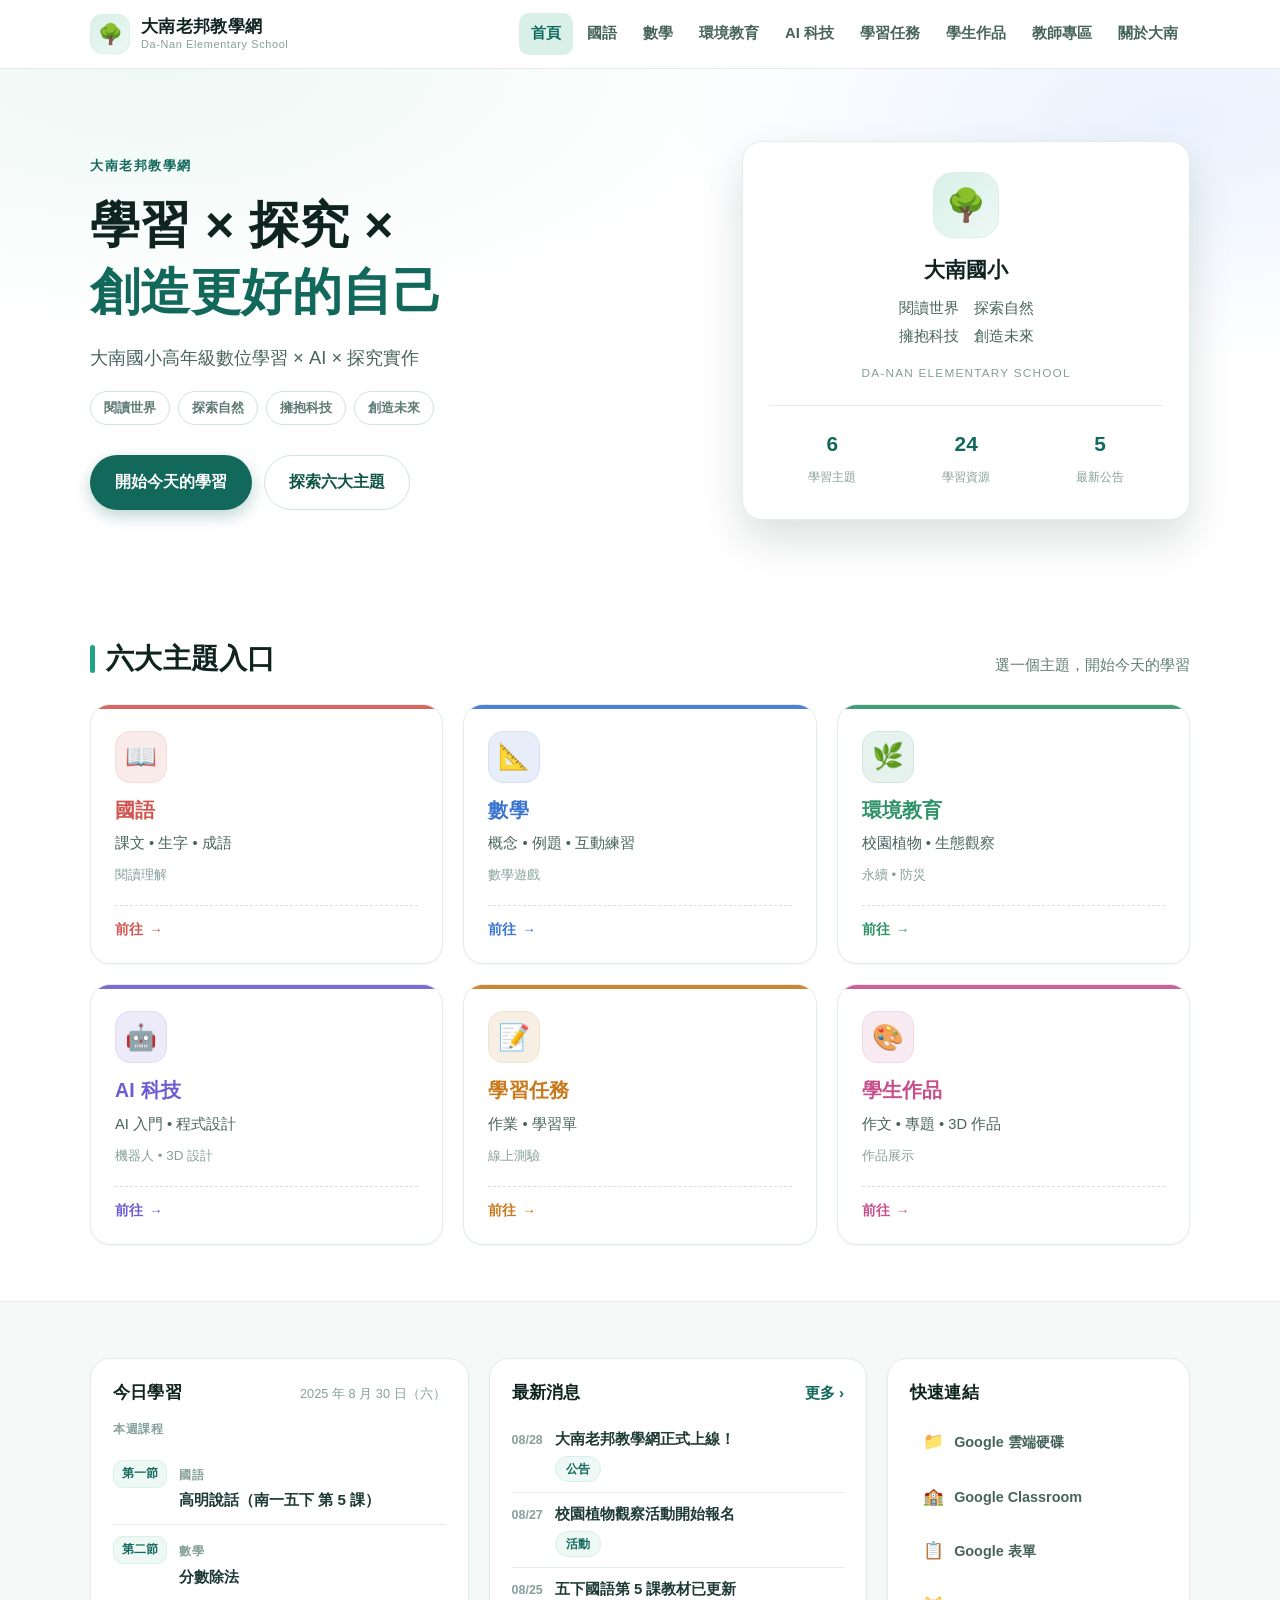
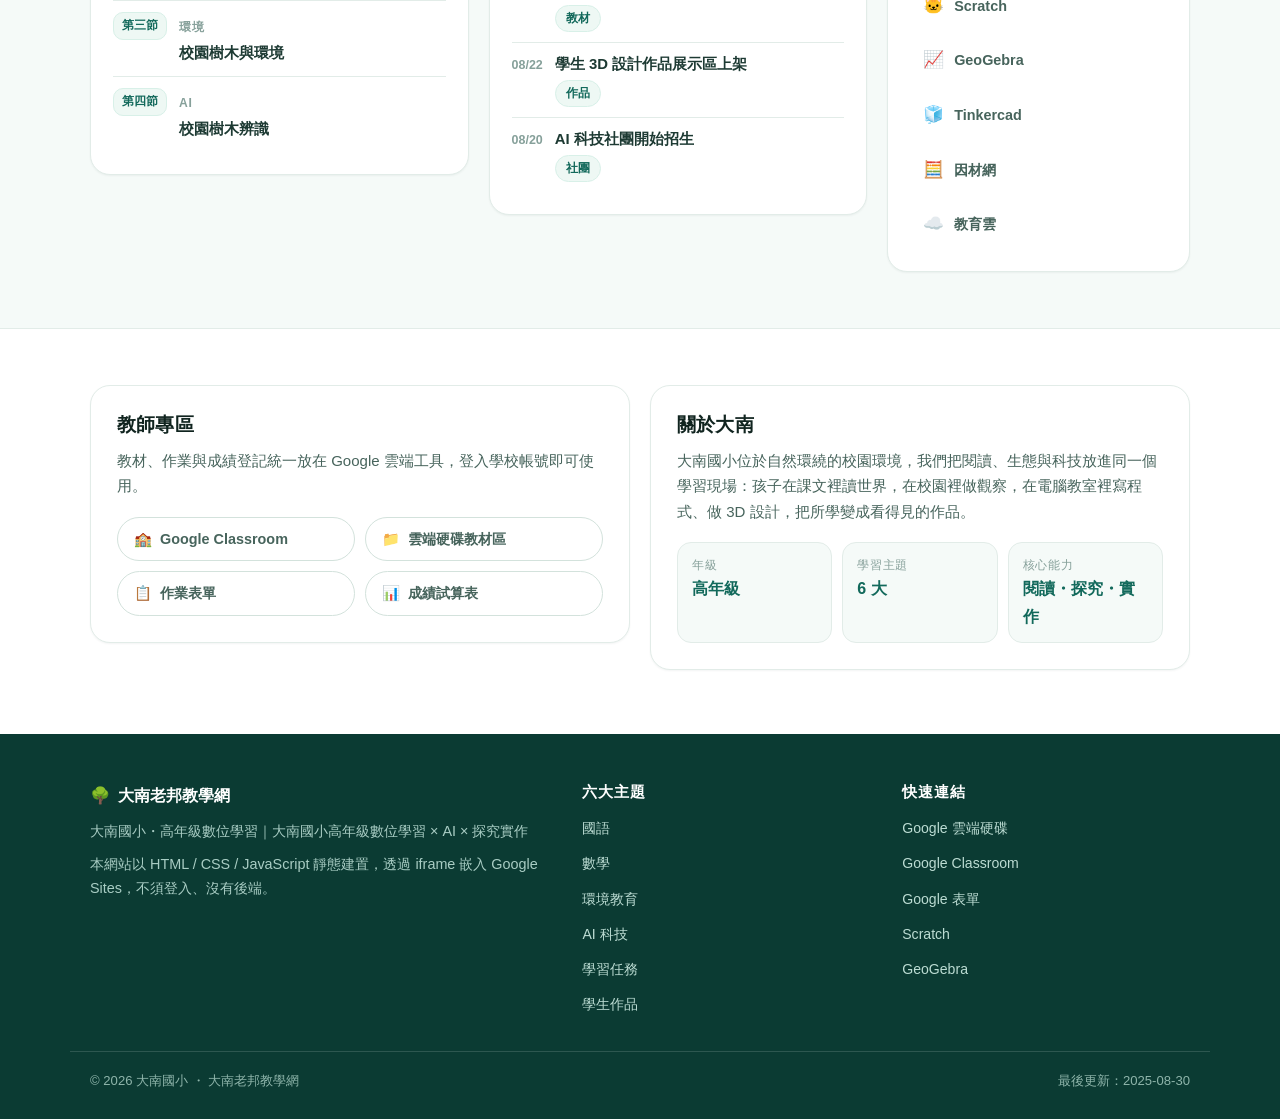
==== index.html @ 6c8651b0 "Add MVP Da-Nan teaching site with Pages deploy - Static HTML/CSS/JS site with six subject pages - Si" ====
<!DOCTYPE html>
<html lang="zh-Hant">
<head>
<meta charset="UTF-8">
<meta name="viewport" content="width=device-width, initial-scale=1">
<title>大南老邦教學網 ｜ 大南國小高年級數位學習</title>
<meta name="description" content="大南國小高年級數位學習網站：國語、數學、環境教育、AI 科技、學習任務與學生作品六大主題入口。">
<meta name="theme-color" content="#12695b">
<meta property="og:title" content="大南老邦教學網">
<meta property="og:description" content="學習 × 探究 × 創造更好的自己">
<meta property="og:type" content="website">
<link rel="icon" href="assets/icons/favicon.svg">
<link rel="stylesheet" href="style.css">
</head>
<body data-page="index">

<a class="skip-link" href="#main">跳至主要內容</a>

<div id="site-header"></div>

<main id="main">

  <!-- 首頁 Hero -->
  <section class="hero">
    <div class="container hero-inner">
      <div class="hero-copy">
        <p class="eyebrow">大南老邦教學網</p>
        <h1>學習 × 探究 ×<br><em>創造更好的自己</em></h1>
        <p class="hero-lead">大南國小高年級數位學習 × AI × 探究實作</p>
        <div class="hero-keywords">
          <span>閱讀世界</span>
          <span>探索自然</span>
          <span>擁抱科技</span>
          <span>創造未來</span>
        </div>
        <div class="hero-actions">
          <a class="btn btn-primary" href="#today">開始今天的學習</a>
          <a class="btn btn-ghost" href="#subjects">探索六大主題</a>
        </div>
      </div>

      <aside class="hero-card">
        <div class="hero-card-mark" aria-hidden="true">🌳</div>
        <p class="hero-card-school">大南國小</p>
        <p class="hero-card-tagline">閱讀世界　探索自然<br>擁抱科技　創造未來</p>
        <p class="hero-card-en">Da-Nan Elementary School</p>
        <ul class="hero-stats">
          <li><strong>6</strong><span>學習主題</span></li>
          <li><strong>24</strong><span>學習資源</span></li>
          <li><strong>5</strong><span>最新公告</span></li>
        </ul>
      </aside>
    </div>
  </section>

  <!-- 六大主題入口 -->
  <section class="section" id="subjects">
    <div class="container">
      <header class="section-head">
        <h2>六大主題入口</h2>
        <p>選一個主題，開始今天的學習</p>
      </header>
      <div class="subject-grid" id="subject-grid"></div>
    </div>
  </section>

  <!-- 今日學習 / 最新消息 / 快速連結 -->
  <section class="section section-soft" id="today" aria-label="今日學習、最新消息與快速連結">
    <div class="container dashboard">
      <div class="panel" id="today-panel"></div>
      <div class="panel" id="news-panel"></div>
      <div class="panel panel-quick" id="quick-panel"></div>
    </div>
  </section>

  <!-- 教師專區 / 關於大南 -->
  <section class="section" id="teacher">
    <div class="container split">
      <div class="info-block" id="teacher-content"></div>
      <div class="info-block" id="about"></div>
    </div>
  </section>

</main>

<div id="site-footer"></div>

<noscript>
  <div class="noscript-note container">
    本網站使用 JavaScript 顯示課程與公告內容，請開啟 JavaScript 後重新整理頁面。
  </div>
</noscript>

<script src="data/site-data.js"></script>
<script src="script.js"></script>
</body>
</html>
---- style.css ----
/* =============================================================================
 * 大南老邦教學網 — 全站樣式
 * -----------------------------------------------------------------------------
 * 1. 設計變數          5. 主題卡片
 * 2. 基礎與版面        6. 今日學習 / 消息 / 快速連結
 * 3. 按鈕與標籤        7. 內頁
 * 4. 頁首與頁尾        8. 響應式與無障礙
 * ========================================================================== */

/* --- 1. 設計變數 ------------------------------------------------------- */
:root {
  /* 品牌色：以校園綠為主色系 */
  --brand-900: #0b3b33;
  --brand-800: #0f5346;
  --brand-700: #12695b;
  --brand-600: #178a72;
  --brand-500: #1fa286;
  --brand-200: #b5e2d5;
  --brand-100: #d8f0e8;
  --brand-050: #eef8f4;

  /* 文字與線條 */
  --ink-900: #10241f;
  --ink-800: #1d3a33;
  --ink-600: #47645c;
  --ink-500: #5f7c74;
  --ink-400: #86a09a;
  --ink-200: #cbdcd6;
  --line: #e2ece8;
  --line-strong: #d3e2dc;

  /* 底色 */
  --bg: #ffffff;
  --bg-soft: #f5faf8;
  --bg-mute: #eef6f3;

  /* 強調色 */
  --amber: #b96f16;
  --amber-bg: #fdf3e3;

  /* 圓角與陰影 */
  --radius-lg: 20px;
  --radius: 14px;
  --radius-sm: 10px;
  --radius-pill: 999px;
  --shadow-xs: 0 1px 2px rgba(16, 36, 31, .05);
  --shadow-sm: 0 2px 8px rgba(16, 36, 31, .06);
  --shadow-md: 0 8px 22px rgba(16, 36, 31, .09);
  --shadow-lg: 0 20px 44px rgba(16, 36, 31, .14);

  /* 版面 */
  --maxw: 1140px;
  --gutter: 20px;
  --header-h: 68px;

  --font: "Noto Sans TC", "PingFang TC", "Microsoft JhengHei", "Hiragino Sans",
    "Helvetica Neue", Arial, sans-serif;
}

/* --- 2. 基礎與版面 ----------------------------------------------------- */
*,
*::before,
*::after {
  box-sizing: border-box;
}

html {
  scroll-behavior: smooth;
  scroll-padding-top: calc(var(--header-h) + 16px);
  -webkit-text-size-adjust: 100%;
}

body {
  margin: 0;
  font-family: var(--font);
  font-size: 16px;
  line-height: 1.7;
  color: var(--ink-800);
  background: var(--bg);
  -webkit-font-smoothing: antialiased;
}

h1, h2, h3, h4 {
  margin: 0;
  line-height: 1.35;
  color: var(--ink-900);
  font-weight: 700;
  letter-spacing: .01em;
}

p {
  margin: 0;
}

ul {
  margin: 0;
  padding: 0;
  list-style: none;
}

a {
  color: var(--brand-700);
  text-decoration: none;
}

a:hover {
  color: var(--brand-600);
}

img {
  max-width: 100%;
  height: auto;
  display: block;
}

:focus-visible {
  outline: 3px solid var(--brand-500);
  outline-offset: 2px;
  border-radius: 6px;
}

.container {
  width: 100%;
  max-width: var(--maxw);
  margin-inline: auto;
  padding-inline: var(--gutter);
}

.section {
  padding: 56px 0;
}

.section-soft {
  background: var(--bg-soft);
  border-block: 1px solid var(--line);
}

.section-head {
  display: flex;
  flex-wrap: wrap;
  align-items: flex-end;
  justify-content: space-between;
  gap: 8px 20px;
  margin-bottom: 26px;
}

.section-head h2 {
  font-size: clamp(1.35rem, 2.6vw, 1.75rem);
  position: relative;
  padding-left: 16px;
}

.section-head h2::before {
  content: "";
  position: absolute;
  left: 0;
  top: .18em;
  bottom: .18em;
  width: 5px;
  border-radius: 3px;
  background: var(--brand-500);
}

.section-head p {
  color: var(--ink-500);
  font-size: .95rem;
}

.section-link {
  font-weight: 600;
  font-size: .95rem;
  white-space: nowrap;
}

button.section-link {
  padding: 0;
  border: 0;
  background: none;
  font-family: inherit;
  color: var(--brand-700);
  cursor: pointer;
}

button.section-link:hover {
  color: var(--brand-600);
  text-decoration: underline;
}

.is-hidden {
  display: none;
}

.skip-link {
  position: absolute;
  left: 12px;
  top: -60px;
  z-index: 200;
  padding: 10px 16px;
  background: var(--brand-800);
  color: #fff;
  border-radius: var(--radius-sm);
  transition: top .18s ease;
}

.skip-link:focus {
  top: 12px;
  color: #fff;
}

.noscript-note {
  margin: 24px auto;
  padding: 14px 18px;
  background: var(--amber-bg);
  border: 1px solid #f0dcbb;
  border-radius: var(--radius);
  color: var(--amber);
  font-weight: 600;
}

/* --- 3. 按鈕與標籤 ----------------------------------------------------- */
.btn {
  display: inline-flex;
  align-items: center;
  gap: 8px;
  padding: 13px 24px;
  border: 1px solid transparent;
  border-radius: var(--radius-pill);
  font-size: .98rem;
  font-weight: 700;
  cursor: pointer;
  transition: transform .16s ease, box-shadow .16s ease, background-color .16s ease,
    border-color .16s ease, color .16s ease;
}

.btn-primary {
  background: var(--brand-700);
  color: #fff;
  box-shadow: 0 6px 16px rgba(18, 105, 91, .28);
}

.btn-primary:hover {
  background: var(--brand-600);
  color: #fff;
  transform: translateY(-2px);
  box-shadow: 0 10px 22px rgba(18, 105, 91, .32);
}

.btn-ghost {
  background: #fff;
  color: var(--brand-800);
  border-color: var(--line-strong);
}

.btn-ghost:hover {
  color: var(--brand-700);
  border-color: var(--brand-500);
  transform: translateY(-2px);
  box-shadow: var(--shadow-sm);
}

.eyebrow {
  display: inline-block;
  font-size: .82rem;
  font-weight: 700;
  letter-spacing: .12em;
  color: var(--brand-700);
  text-transform: uppercase;
}

.tag {
  display: inline-block;
  padding: 2px 10px;
  border-radius: var(--radius-pill);
  background: var(--brand-050);
  border: 1px solid var(--brand-100);
  color: var(--brand-700);
  font-size: .76rem;
  font-weight: 700;
  white-space: nowrap;
}

/* --- 4. 頁首與頁尾 ----------------------------------------------------- */
/* 頁首外層負責黏性定位，內層負責外觀（外層才不會被自身高度限制） */
#site-header {
  position: sticky;
  top: 0;
  z-index: 100;
}

.site-header {
  background: rgba(255, 255, 255, .92);
  backdrop-filter: saturate(180%) blur(12px);
  -webkit-backdrop-filter: saturate(180%) blur(12px);
  border-bottom: 1px solid var(--line);
}

.header-inner {
  display: flex;
  align-items: center;
  justify-content: space-between;
  gap: 16px;
  min-height: var(--header-h);
}

.brand {
  display: inline-flex;
  align-items: center;
  gap: 11px;
  color: var(--ink-900);
  flex-shrink: 0;
}

.brand:hover {
  color: var(--brand-700);
}

.brand-mark {
  display: grid;
  place-items: center;
  width: 40px;
  height: 40px;
  border-radius: 12px;
  background: linear-gradient(140deg, var(--brand-100), var(--brand-050));
  border: 1px solid var(--brand-100);
  font-size: 1.25rem;
  flex-shrink: 0;
}

.brand-text {
  display: flex;
  flex-direction: column;
  line-height: 1.2;
}

.brand-text strong {
  font-size: 1.06rem;
  letter-spacing: .02em;
}

.brand-text small {
  font-size: .68rem;
  color: var(--ink-400);
  letter-spacing: .06em;
}

.site-nav ul {
  display: flex;
  align-items: center;
  gap: 2px;
  flex-wrap: wrap;
}

.site-nav a {
  display: block;
  padding: 8px 12px;
  border-radius: var(--radius-sm);
  color: var(--ink-600);
  font-size: .93rem;
  font-weight: 600;
  transition: background-color .15s ease, color .15s ease;
}

.site-nav a:hover {
  background: var(--brand-050);
  color: var(--brand-700);
}

.site-nav a.is-active {
  color: var(--brand-700);
  background: var(--brand-100);
}

.nav-toggle {
  display: none;
  width: 44px;
  height: 44px;
  padding: 11px 10px;
  border: 1px solid var(--line-strong);
  border-radius: var(--radius-sm);
  background: #fff;
  cursor: pointer;
  flex-direction: column;
  justify-content: space-between;
}

.nav-toggle span {
  display: block;
  height: 2px;
  border-radius: 2px;
  background: var(--ink-800);
  transition: transform .2s ease, opacity .2s ease;
}

.nav-toggle[aria-expanded="true"] span:nth-child(1) {
  transform: translateY(8px) rotate(45deg);
}

.nav-toggle[aria-expanded="true"] span:nth-child(2) {
  opacity: 0;
}

.nav-toggle[aria-expanded="true"] span:nth-child(3) {
  transform: translateY(-8px) rotate(-45deg);
}

/* 頁尾 */
.site-footer {
  margin-top: 8px;
  background: var(--brand-900);
  color: #cfe6df;
  padding: 48px 0 26px;
}

.footer-grid {
  display: grid;
  grid-template-columns: 1.6fr 1fr 1fr;
  gap: 32px;
}

.site-footer h3 {
  color: #fff;
  font-size: .95rem;
  margin-bottom: 12px;
  letter-spacing: .06em;
}

.site-footer p {
  font-size: .9rem;
  color: #a9cdc4;
}

.footer-brand {
  display: flex;
  align-items: center;
  gap: 8px;
  color: #fff !important;
  font-weight: 700;
  font-size: 1.02rem !important;
  margin-bottom: 10px;
}

.site-footer li + li {
  margin-top: 8px;
}

.site-footer li a {
  color: #bcdcd3;
  font-size: .88rem;
}

.site-footer li a:hover {
  color: #fff;
  text-decoration: underline;
}

.footer-bottom {
  display: flex;
  flex-wrap: wrap;
  justify-content: space-between;
  gap: 6px 20px;
  margin-top: 34px;
  padding-top: 18px;
  border-top: 1px solid rgba(255, 255, 255, .14);
}

.footer-bottom p {
  font-size: .82rem;
  color: #8fb5ab;
}

/* --- 5. 主題卡片 ------------------------------------------------------- */
.subject-grid {
  display: grid;
  grid-template-columns: repeat(3, minmax(0, 1fr));
  gap: 20px;
}

.subject-card {
  --card: var(--brand-600);
  position: relative;
  display: flex;
  flex-direction: column;
  gap: 8px;
  padding: 26px 24px 22px;
  background: #fff;
  border: 1px solid var(--line);
  border-radius: var(--radius-lg);
  box-shadow: var(--shadow-xs);
  overflow: hidden;
  transition: transform .18s ease, box-shadow .18s ease, border-color .18s ease;
}

.subject-card::before {
  content: "";
  position: absolute;
  inset: 0 0 auto 0;
  height: 4px;
  background: var(--card);
  opacity: .9;
}

.subject-card:hover {
  transform: translateY(-4px);
  border-color: var(--card);
  box-shadow: var(--shadow-md);
}

.subject-icon {
  display: grid;
  place-items: center;
  width: 52px;
  height: 52px;
  margin-bottom: 6px;
  border-radius: 15px;
  font-size: 1.6rem;
  /* 舊版 Safari 的後備樣式 */
  background: var(--bg-soft);
  border: 1px solid var(--line);
  background: color-mix(in srgb, var(--card) 12%, #fff);
  border: 1px solid color-mix(in srgb, var(--card) 22%, #fff);
}

.subject-card h3 {
  font-size: 1.22rem;
  color: var(--card);
}

.subject-desc {
  font-size: .92rem;
  color: var(--ink-600);
}

.subject-extra {
  font-size: .84rem;
  color: var(--ink-400);
}

.subject-more {
  margin-top: 10px;
  padding-top: 12px;
  border-top: 1px dashed var(--line-strong);
  font-size: .86rem;
  font-weight: 700;
  color: var(--card);
  display: flex;
  align-items: center;
  gap: 6px;
}

.subject-card:hover .subject-more span {
  transform: translateX(4px);
}

.subject-more span {
  transition: transform .18s ease;
}

/* 主題小標籤（內頁交叉連結） */
.chip-row {
  display: flex;
  flex-wrap: wrap;
  gap: 10px;
}

.chip {
  display: inline-flex;
  align-items: center;
  gap: 8px;
  padding: 9px 16px;
  border: 1px solid var(--line-strong);
  border-radius: var(--radius-pill);
  background: #fff;
  font-size: .9rem;
  font-weight: 600;
  color: var(--ink-600);
  transition: border-color .15s ease, color .15s ease, transform .15s ease;
}

.chip:hover {
  color: var(--brand-700);
  border-color: var(--brand-500);
  transform: translateY(-2px);
}

/* --- 6. 首頁區塊 ------------------------------------------------------- */
.hero {
  position: relative;
  padding: 72px 0 64px;
  background:
    radial-gradient(900px 380px at 12% 0%, var(--brand-050), transparent 70%),
    radial-gradient(700px 340px at 92% 10%, #eaf2ff, transparent 72%),
    var(--bg);
  overflow: hidden;
}

.hero-inner {
  display: grid;
  grid-template-columns: 1.35fr 1fr;
  align-items: center;
  gap: 48px;
}

.hero h1 {
  margin: 14px 0 16px;
  font-size: clamp(2rem, 4.6vw, 3.1rem);
  letter-spacing: .01em;
}

.hero h1 em {
  font-style: normal;
  color: var(--brand-700);
}

.hero-lead {
  font-size: clamp(1rem, 1.6vw, 1.15rem);
  color: var(--ink-600);
  max-width: 40ch;
}

.hero-keywords {
  display: flex;
  flex-wrap: wrap;
  gap: 8px;
  margin-top: 18px;
}

.hero-keywords span {
  padding: 5px 13px;
  border-radius: var(--radius-pill);
  background: #fff;
  border: 1px solid var(--line-strong);
  font-size: .82rem;
  font-weight: 600;
  color: var(--ink-500);
}

.hero-actions {
  display: flex;
  flex-wrap: wrap;
  gap: 12px;
  margin-top: 30px;
}

.hero-card {
  padding: 30px 26px;
  background: #fff;
  border: 1px solid var(--line);
  border-radius: var(--radius-lg);
  box-shadow: var(--shadow-lg);
  text-align: center;
}

.hero-card-mark {
  display: grid;
  place-items: center;
  width: 66px;
  height: 66px;
  margin: 0 auto 14px;
  border-radius: 20px;
  background: linear-gradient(140deg, var(--brand-100), var(--brand-050));
  border: 1px solid var(--brand-100);
  font-size: 2rem;
}

.hero-card-school {
  font-size: 1.3rem;
  font-weight: 700;
  color: var(--ink-900);
}

.hero-card-tagline {
  margin-top: 8px;
  font-size: .92rem;
  color: var(--ink-600);
  line-height: 1.9;
}

.hero-card-en {
  margin-top: 12px;
  font-size: .74rem;
  letter-spacing: .1em;
  text-transform: uppercase;
  color: var(--ink-400);
}

.hero-stats {
  display: grid;
  grid-template-columns: repeat(3, 1fr);
  gap: 8px;
  margin-top: 22px;
  padding-top: 20px;
  border-top: 1px solid var(--line);
}

.hero-stats strong {
  display: block;
  font-size: 1.3rem;
  color: var(--brand-700);
}

.hero-stats span {
  font-size: .74rem;
  color: var(--ink-400);
}

/* 今日學習 / 最新消息 / 快速連結 */
.dashboard {
  display: grid;
  grid-template-columns: 1.25fr 1.25fr 1fr;
  gap: 20px;
  align-items: start;
}

.panel {
  background: #fff;
  border: 1px solid var(--line);
  border-radius: var(--radius-lg);
  box-shadow: var(--shadow-xs);
  padding: 22px;
}

.panel-head {
  display: flex;
  align-items: baseline;
  justify-content: space-between;
  gap: 12px;
  margin-bottom: 14px;
}

.panel-head h3 {
  font-size: 1.08rem;
  display: flex;
  align-items: center;
  gap: 8px;
}

.panel-head .panel-meta {
  font-size: .8rem;
  color: var(--ink-400);
  white-space: nowrap;
}

.course-list li + li,
.news-list li + li {
  border-top: 1px solid var(--line);
}

.course-list li {
  display: flex;
  align-items: flex-start;
  gap: 12px;
  padding: 11px 0;
}

.course-period {
  flex-shrink: 0;
  min-width: 52px;
  padding: 3px 8px;
  border-radius: var(--radius-sm);
  background: var(--brand-050);
  border: 1px solid var(--brand-100);
  color: var(--brand-700);
  font-size: .72rem;
  font-weight: 700;
  text-align: center;
}

.course-body {
  min-width: 0;
}

.course-subject {
  font-size: .76rem;
  font-weight: 700;
  color: var(--ink-400);
  letter-spacing: .06em;
}

.course-title {
  display: block;
  font-size: .95rem;
  font-weight: 600;
  color: var(--ink-800);
}

.course-title:hover {
  color: var(--brand-700);
  text-decoration: underline;
}

.news-list li {
  display: flex;
  align-items: flex-start;
  gap: 12px;
  padding: 10px 0;
}

.news-date {
  flex-shrink: 0;
  font-size: .78rem;
  font-weight: 700;
  color: var(--ink-400);
  font-variant-numeric: tabular-nums;
  padding-top: 2px;
}

.news-body a {
  display: block;
  font-size: .93rem;
  font-weight: 600;
  color: var(--ink-800);
  line-height: 1.5;
}

.news-body a:hover {
  color: var(--brand-700);
  text-decoration: underline;
}

.news-body .tag {
  margin-top: 5px;
}

.quick-list li + li {
  margin-top: 6px;
}

.quick-list a {
  display: flex;
  align-items: center;
  gap: 10px;
  padding: 9px 12px;
  border-radius: var(--radius-sm);
  border: 1px solid transparent;
  font-size: .9rem;
  font-weight: 600;
  color: var(--ink-600);
  transition: background-color .15s ease, border-color .15s ease, color .15s ease;
}

.quick-list a:hover {
  background: var(--brand-050);
  border-color: var(--brand-100);
  color: var(--brand-700);
}

.quick-list .quick-icon {
  font-size: 1.05rem;
}

/* 教師專區 / 關於大南 */
.split {
  display: grid;
  grid-template-columns: 1fr 1fr;
  gap: 20px;
  align-items: start;
}

.info-block {
  background: #fff;
  border: 1px solid var(--line);
  border-radius: var(--radius-lg);
  padding: 26px;
  box-shadow: var(--shadow-xs);
}

.info-block h2 {
  font-size: 1.2rem;
  margin-bottom: 10px;
}

.info-block p {
  color: var(--ink-600);
  font-size: .94rem;
}

.link-grid {
  display: grid;
  grid-template-columns: repeat(2, minmax(0, 1fr));
  gap: 10px;
  margin-top: 18px;
}

.fact-row {
  display: flex;
  flex-wrap: wrap;
  gap: 10px;
  margin-top: 18px;
}

.fact {
  flex: 1 1 120px;
  padding: 12px 14px;
  border-radius: var(--radius);
  background: var(--bg-soft);
  border: 1px solid var(--line);
}

.fact .fact-label {
  display: block;
  font-size: .74rem;
  color: var(--ink-400);
  letter-spacing: .06em;
}

.fact .fact-value {
  display: block;
  font-size: 1rem;
  font-weight: 700;
  color: var(--brand-700);
}

/* --- 7. 內頁 ----------------------------------------------------------- */
.page-hero {
  padding: 34px 0 44px;
  background:
    radial-gradient(800px 320px at 8% 0%, var(--brand-050), transparent 70%),
    var(--bg);
  border-bottom: 1px solid var(--line);
}

.breadcrumb {
  display: flex;
  align-items: center;
  gap: 8px;
  font-size: .84rem;
  color: var(--ink-400);
  margin-bottom: 20px;
}

.breadcrumb a {
  color: var(--ink-500);
  font-weight: 600;
}

.breadcrumb a:hover {
  color: var(--brand-700);
}

.page-hero-inner {
  --card: var(--brand-600);
  display: flex;
  align-items: flex-start;
  gap: 20px;
}

.page-hero-icon {
  display: grid;
  place-items: center;
  width: 64px;
  height: 64px;
  flex-shrink: 0;
  border-radius: 18px;
  font-size: 2rem;
  /* 舊版 Safari 的後備樣式 */
  background: var(--bg-soft);
  border: 1px solid var(--line);
  background: color-mix(in srgb, var(--card) 12%, #fff);
  border: 1px solid color-mix(in srgb, var(--card) 22%, #fff);
}

.page-hero h1 {
  font-size: clamp(1.7rem, 3.6vw, 2.3rem);
  color: var(--card);
}

.page-hero-sub {
  margin-top: 8px;
  font-size: .98rem;
  font-weight: 600;
  color: var(--ink-600);
}

.page-hero-intro {
  margin-top: 10px;
  max-width: 62ch;
  color: var(--ink-500);
  font-size: .95rem;
}

.feature-grid {
  display: grid;
  grid-template-columns: repeat(4, minmax(0, 1fr));
  gap: 18px;
}

.feature-card {
  padding: 22px 20px;
  background: #fff;
  border: 1px solid var(--line);
  border-radius: var(--radius-lg);
  box-shadow: var(--shadow-xs);
  transition: transform .16s ease, box-shadow .16s ease, border-color .16s ease;
}

.feature-card:hover {
  transform: translateY(-3px);
  border-color: var(--brand-200);
  box-shadow: var(--shadow-md);
}

.feature-icon {
  display: grid;
  place-items: center;
  width: 44px;
  height: 44px;
  margin-bottom: 12px;
  border-radius: 13px;
  background: var(--brand-050);
  border: 1px solid var(--brand-100);
  font-size: 1.3rem;
}

.feature-card h3 {
  font-size: 1.02rem;
  margin-bottom: 6px;
}

.feature-card p {
  font-size: .88rem;
  color: var(--ink-500);
}

.resource-list {
  display: grid;
  grid-template-columns: repeat(2, minmax(0, 1fr));
  gap: 14px;
}

.resource-item a {
  display: flex;
  align-items: center;
  justify-content: space-between;
  gap: 16px;
  padding: 18px 20px;
  background: #fff;
  border: 1px solid var(--line);
  border-radius: var(--radius);
  color: var(--ink-800);
  box-shadow: var(--shadow-xs);
  transition: border-color .16s ease, transform .16s ease, box-shadow .16s ease;
}

.resource-item a:hover {
  border-color: var(--brand-500);
  transform: translateY(-2px);
  box-shadow: var(--shadow-md);
  color: var(--brand-700);
}

.resource-name {
  display: block;
  font-weight: 700;
  font-size: .98rem;
}

.resource-desc {
  display: block;
  font-size: .84rem;
  color: var(--ink-400);
}

.resource-arrow {
  flex-shrink: 0;
  color: var(--brand-500);
  font-size: 1.1rem;
}

.task-list {
  display: grid;
  gap: 12px;
}

.task-list li {
  display: flex;
  align-items: flex-start;
  gap: 14px;
  padding: 18px 20px;
  background: #fff;
  border: 1px solid var(--line);
  border-left: 4px solid var(--brand-500);
  border-radius: var(--radius);
  box-shadow: var(--shadow-xs);
  font-size: .95rem;
}

.task-num {
  flex-shrink: 0;
  display: grid;
  place-items: center;
  width: 26px;
  height: 26px;
  border-radius: 50%;
  background: var(--brand-100);
  color: var(--brand-800);
  font-size: .82rem;
  font-weight: 700;
}

.gallery-grid {
  display: grid;
  grid-template-columns: repeat(4, minmax(0, 1fr));
  gap: 18px;
}

.gallery-card {
  display: flex;
  flex-direction: column;
  background: #fff;
  border: 1px solid var(--line);
  border-radius: var(--radius-lg);
  overflow: hidden;
  box-shadow: var(--shadow-xs);
  transition: transform .16s ease, box-shadow .16s ease;
}

.gallery-card:hover {
  transform: translateY(-4px);
  box-shadow: var(--shadow-md);
}

.gallery-thumb {
  display: grid;
  place-items: center;
  aspect-ratio: 4 / 3;
  background: linear-gradient(140deg, var(--bg-soft), var(--brand-050));
  border-bottom: 1px solid var(--line);
  font-size: 2.2rem;
}

.gallery-body {
  padding: 16px 18px 18px;
}

.gallery-body h3 {
  font-size: 1rem;
  margin-bottom: 4px;
}

.gallery-author {
  font-size: .8rem;
  color: var(--ink-400);
}

.gallery-desc {
  margin-top: 8px;
  font-size: .86rem;
  color: var(--ink-500);
}

.gallery-body .tag {
  margin-top: 10px;
}

/* --- 8. 響應式與無障礙 ------------------------------------------------- */
@media (max-width: 1000px) {
  .hero-inner {
    grid-template-columns: 1fr;
    gap: 34px;
  }

  .hero-card {
    max-width: 420px;
  }

  .dashboard {
    grid-template-columns: repeat(2, minmax(0, 1fr));
  }

  .dashboard .panel-quick {
    grid-column: 1 / -1;
  }

  .quick-list {
    display: grid;
    grid-template-columns: repeat(2, minmax(0, 1fr));
    gap: 6px;
  }

  .quick-list li + li {
    margin-top: 0;
  }

  .feature-grid {
    grid-template-columns: repeat(2, minmax(0, 1fr));
  }

  .gallery-grid {
    grid-template-columns: repeat(2, minmax(0, 1fr));
  }

  .footer-grid {
    grid-template-columns: 1fr 1fr;
  }
}

@media (max-width: 900px) {
  .header-inner {
    flex-wrap: wrap;
  }

  .nav-toggle {
    display: flex;
  }

  .site-nav {
    display: none;
    flex-basis: 100%;
    padding-bottom: 14px;
  }

  .site-nav.is-open {
    display: block;
  }

  .site-nav ul {
    flex-direction: column;
    align-items: stretch;
    gap: 2px;
  }

  .site-nav a {
    padding: 12px 14px;
    font-size: .98rem;
  }
}

@media (max-width: 680px) {
  :root {
    --gutter: 16px;
  }

  .section {
    padding: 42px 0;
  }

  .hero {
    padding: 48px 0 44px;
  }

  .subject-grid,
  .dashboard,
  .resource-list,
  .split,
  .footer-grid,
  .quick-list {
    grid-template-columns: 1fr;
  }

  .feature-grid {
    grid-template-columns: 1fr;
  }

  .link-grid {
    grid-template-columns: 1fr;
  }

  .page-hero-inner {
    flex-direction: column;
    gap: 14px;
  }

  .hero-actions .btn {
    flex: 1 1 auto;
    justify-content: center;
  }

  .section-head {
    flex-direction: column;
    align-items: flex-start;
  }
}

@media (prefers-reduced-motion: reduce) {
  html {
    scroll-behavior: auto;
  }

  *,
  *::before,
  *::after {
    animation-duration: .01ms !important;
    transition-duration: .01ms !important;
  }

  .subject-card:hover,
  .feature-card:hover,
  .gallery-card:hover,
  .resource-item a:hover,
  .btn:hover {
    transform: none;
  }
}

@media print {
  .site-header,
  .site-footer,
  .hero-actions {
    display: none;
  }
}
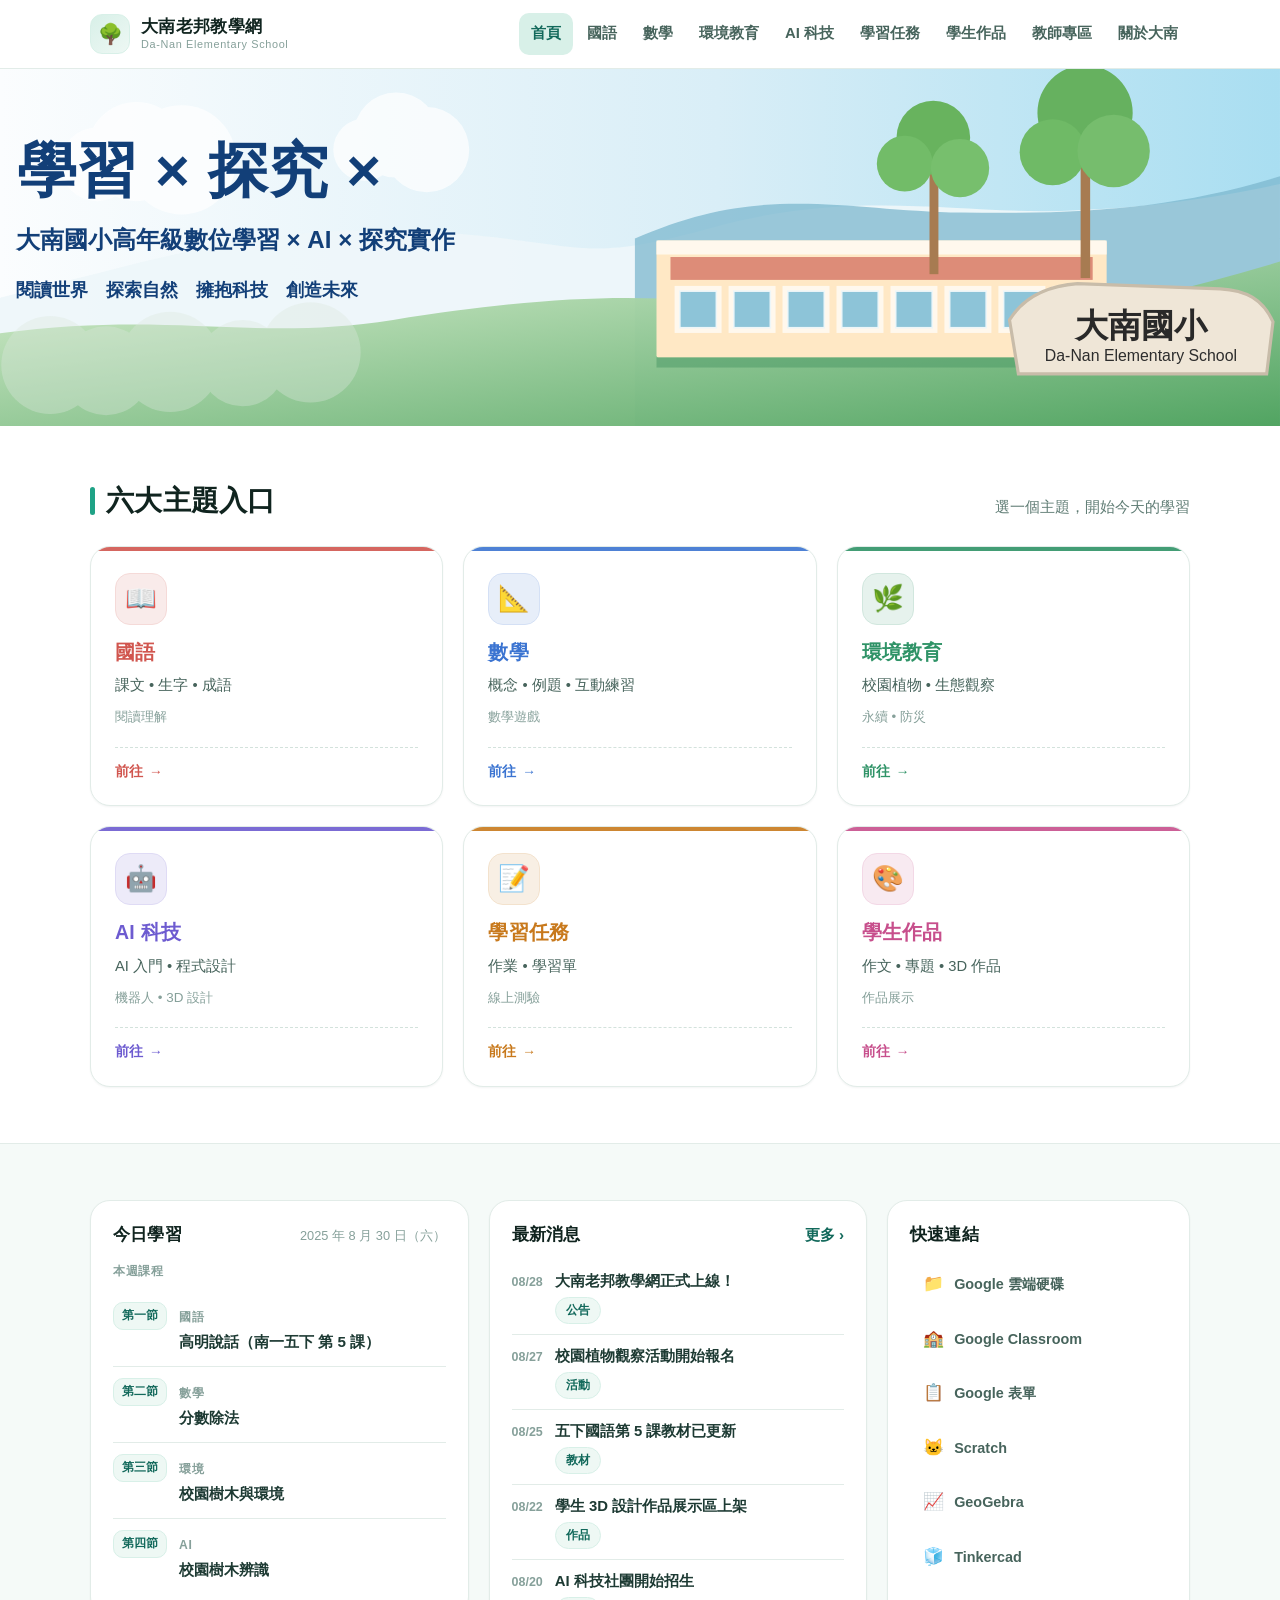
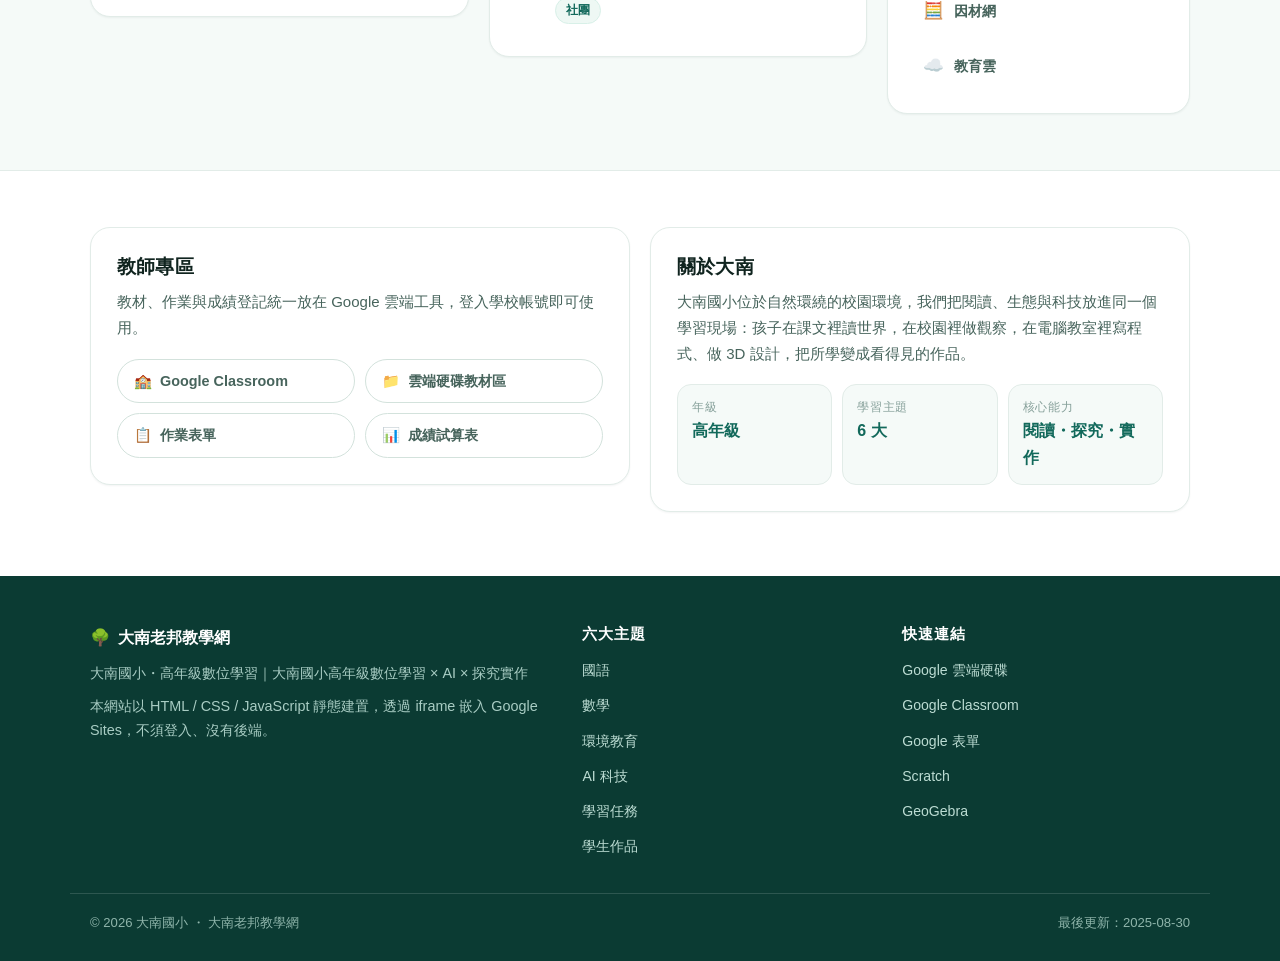
==== commit 4fc6fb47: "Replace homepage hero with banner artwork" ====
--- a/index.html
+++ b/index.html
@@ -21,36 +21,12 @@
 <main id="main">
 
   <!-- 首頁 Hero -->
-  <section class="hero">
-    <div class="container hero-inner">
-      <div class="hero-copy">
-        <p class="eyebrow">大南老邦教學網</p>
-        <h1>學習 × 探究 ×<br><em>創造更好的自己</em></h1>
-        <p class="hero-lead">大南國小高年級數位學習 × AI × 探究實作</p>
-        <div class="hero-keywords">
-          <span>閱讀世界</span>
-          <span>探索自然</span>
-          <span>擁抱科技</span>
-          <span>創造未來</span>
-        </div>
-        <div class="hero-actions">
-          <a class="btn btn-primary" href="#today">開始今天的學習</a>
-          <a class="btn btn-ghost" href="#subjects">探索六大主題</a>
-        </div>
-      </div>
-
-      <aside class="hero-card">
-        <div class="hero-card-mark" aria-hidden="true">🌳</div>
-        <p class="hero-card-school">大南國小</p>
-        <p class="hero-card-tagline">閱讀世界　探索自然<br>擁抱科技　創造未來</p>
-        <p class="hero-card-en">Da-Nan Elementary School</p>
-        <ul class="hero-stats">
-          <li><strong>6</strong><span>學習主題</span></li>
-          <li><strong>24</strong><span>學習資源</span></li>
-          <li><strong>5</strong><span>最新公告</span></li>
-        </ul>
-      </aside>
-    </div>
+  <section class="hero-banner" aria-label="學習 × 探究 ×">
+    <img
+      class="hero-banner-image"
+      src="assets/images/home-hero-banner.svg"
+      alt="學習 × 探究 ×。大南國小高年級數位學習 × AI × 探究實作。閱讀世界、探索自然、擁抱科技、創造未來。"
+    >
   </section>
 
   <!-- 六大主題入口 -->
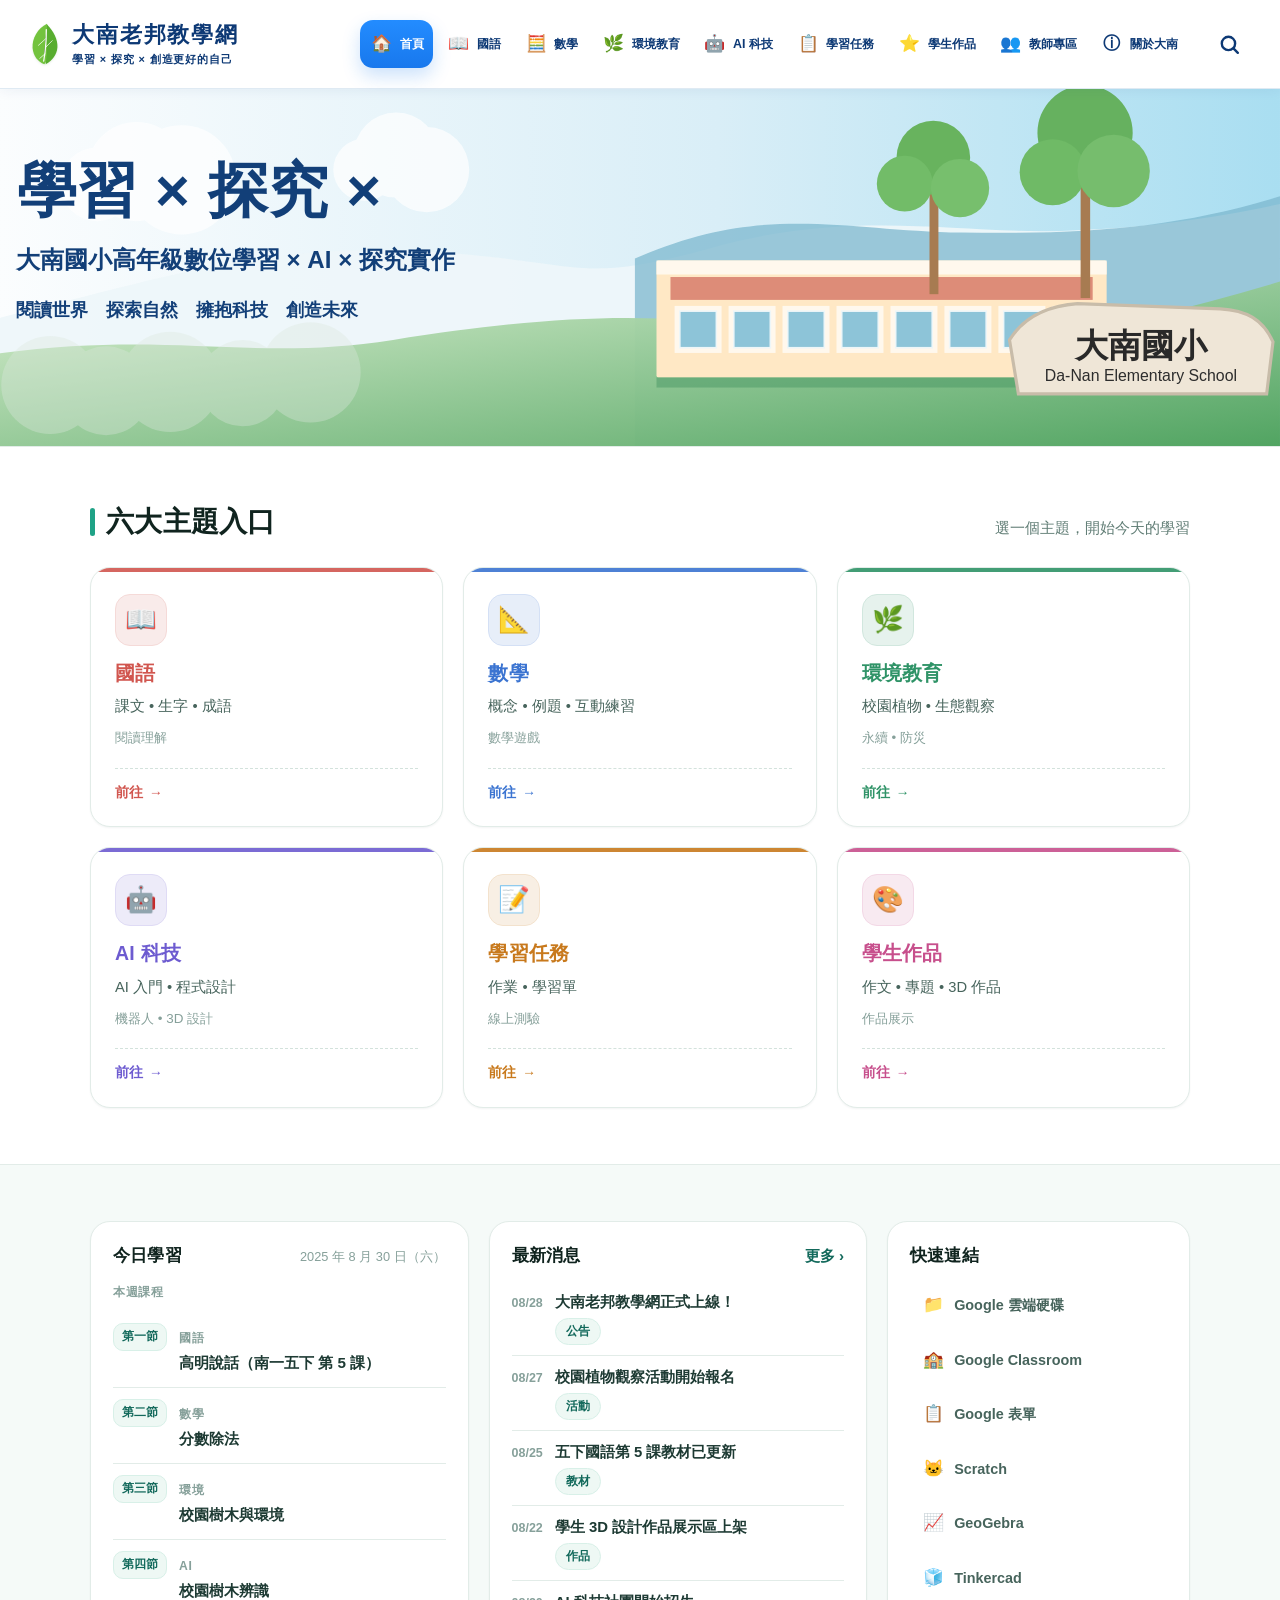
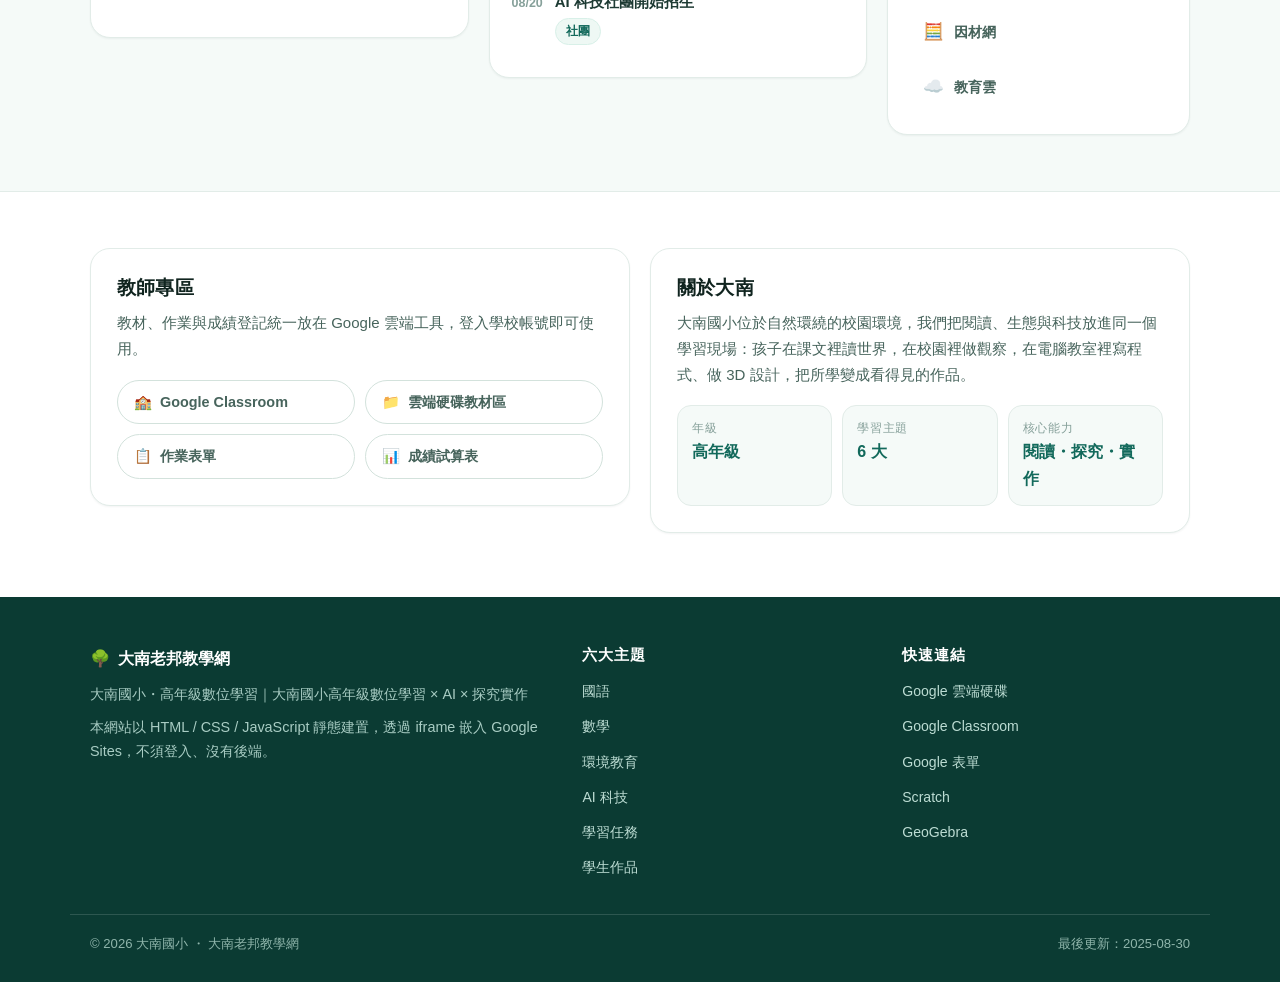
==== commit cabdb74a: "Align homepage shell with new visual navigation" ====
--- a/index.html
+++ b/index.html
@@ -5,14 +5,14 @@
 <meta name="viewport" content="width=device-width, initial-scale=1">
 <title>大南老邦教學網 ｜ 大南國小高年級數位學習</title>
 <meta name="description" content="大南國小高年級數位學習網站：國語、數學、環境教育、AI 科技、學習任務與學生作品六大主題入口。">
-<meta name="theme-color" content="#12695b">
+<meta name="theme-color" content="#ffffff">
 <meta property="og:title" content="大南老邦教學網">
 <meta property="og:description" content="學習 × 探究 × 創造更好的自己">
 <meta property="og:type" content="website">
 <link rel="icon" href="assets/icons/favicon.svg">
 <link rel="stylesheet" href="style.css">
 </head>
-<body data-page="index">
+<body data-page="index" class="visual-nav">
 
 <a class="skip-link" href="#main">跳至主要內容</a>
 
--- a/style.css
+++ b/style.css
@@ -51,7 +51,7 @@
   /* 版面 */
   --maxw: 1140px;
   --gutter: 20px;
-  --header-h: 68px;
+  --header-h: 88px;
 
   --font: "Noto Sans TC", "PingFang TC", "Microsoft JhengHei", "Hiragino Sans",
     "Helvetica Neue", Arial, sans-serif;
@@ -280,7 +280,6 @@
 }
 
 /* --- 4. 頁首與頁尾 ----------------------------------------------------- */
-/* 頁首外層負責黏性定位，內層負責外觀（外層才不會被自身高度限制） */
 #site-header {
   position: sticky;
   top: 0;
@@ -288,86 +287,216 @@
 }
 
 .site-header {
-  background: rgba(255, 255, 255, .92);
-  backdrop-filter: saturate(180%) blur(12px);
-  -webkit-backdrop-filter: saturate(180%) blur(12px);
-  border-bottom: 1px solid var(--line);
+  background: rgba(255, 255, 255, .97);
+  border-bottom: 1px solid #dfeaf3;
+  box-shadow: 0 2px 12px rgba(13, 57, 117, .06);
+  backdrop-filter: saturate(180%) blur(10px);
+  -webkit-backdrop-filter: saturate(180%) blur(10px);
 }
 
 .header-inner {
+  position: relative;
   display: flex;
   align-items: center;
-  justify-content: space-between;
-  gap: 16px;
+  width: 100%;
   min-height: var(--header-h);
+  padding: 10px clamp(20px, 2.2vw, 38px);
+  gap: clamp(14px, 1.6vw, 28px);
 }
 
 .brand {
   display: inline-flex;
   align-items: center;
-  gap: 11px;
-  color: var(--ink-900);
+  gap: 10px;
+  color: #0d3975;
+  flex: 0 0 auto;
+  white-space: nowrap;
+}
+
+.brand:hover {
+  color: #0d3975;
+}
+
+.brand-mark {
+  display: grid;
+  place-items: center;
+  width: 34px;
+  height: 56px;
   flex-shrink: 0;
 }
 
-.brand:hover {
-  color: var(--brand-700);
-}
-
-.brand-mark {
-  display: grid;
+.brand-leaf {
+  width: 100%;
+  height: 100%;
+  display: block;
+  filter: drop-shadow(0 1px 1px rgba(38, 110, 33, .12));
+}
+
+.brand-text {
+  display: flex;
+  flex-direction: column;
+  line-height: 1.05;
+}
+
+.brand-text strong {
+  color: #0d3975;
+  font-size: clamp(1.28rem, 1.75vw, 1.86rem);
+  font-weight: 900;
+  letter-spacing: .08em;
+}
+
+.brand-text small {
+  margin-top: 7px;
+  color: #0d3975;
+  font-size: clamp(.68rem, .82vw, .84rem);
+  font-weight: 700;
+  letter-spacing: .08em;
+}
+
+.site-nav {
+  min-width: 0;
+  margin-left: auto;
+}
+
+.site-nav ul {
+  display: flex;
+  align-items: center;
+  justify-content: flex-end;
+  gap: clamp(2px, .35vw, 7px);
+  flex-wrap: nowrap;
+}
+
+.site-nav a {
+  display: inline-flex;
+  align-items: center;
+  justify-content: center;
+  gap: 6px;
+  min-height: 48px;
+  padding: 8px clamp(7px, .72vw, 13px);
+  border-radius: 13px;
+  color: #0d3975;
+  font-size: clamp(.78rem, .9vw, .96rem);
+  font-weight: 800;
+  white-space: nowrap;
+  transition: background-color .15s ease, color .15s ease, transform .15s ease, box-shadow .15s ease;
+}
+
+.site-nav a:hover {
+  background: #eef6ff;
+  color: #0867d8;
+  transform: translateY(-1px);
+}
+
+.site-nav a.is-active {
+  color: #ffffff;
+  background: linear-gradient(180deg, #238cff 0%, #1878ed 100%);
+  box-shadow: 0 8px 18px rgba(25, 122, 239, .22);
+}
+
+.nav-icon {
+  display: inline-grid;
   place-items: center;
-  width: 40px;
-  height: 40px;
+  min-width: 1.45em;
+  font-size: 1.35em;
+  line-height: 1;
+}
+
+.nav-label {
+  line-height: 1;
+}
+
+.header-actions {
+  display: flex;
+  align-items: center;
+  gap: 4px;
+  flex: 0 0 auto;
+}
+
+.header-search-toggle {
+  display: grid;
+  place-items: center;
+  width: 44px;
+  height: 44px;
+  padding: 0;
+  border: 0;
   border-radius: 12px;
-  background: linear-gradient(140deg, var(--brand-100), var(--brand-050));
-  border: 1px solid var(--brand-100);
-  font-size: 1.25rem;
-  flex-shrink: 0;
-}
-
-.brand-text {
-  display: flex;
-  flex-direction: column;
-  line-height: 1.2;
-}
-
-.brand-text strong {
-  font-size: 1.06rem;
-  letter-spacing: .02em;
-}
-
-.brand-text small {
-  font-size: .68rem;
-  color: var(--ink-400);
-  letter-spacing: .06em;
-}
-
-.site-nav ul {
-  display: flex;
-  align-items: center;
-  gap: 2px;
-  flex-wrap: wrap;
-}
-
-.site-nav a {
-  display: block;
-  padding: 8px 12px;
-  border-radius: var(--radius-sm);
-  color: var(--ink-600);
-  font-size: .93rem;
-  font-weight: 600;
+  background: transparent;
+  color: #0d3975;
+  cursor: pointer;
   transition: background-color .15s ease, color .15s ease;
 }
 
-.site-nav a:hover {
-  background: var(--brand-050);
-  color: var(--brand-700);
-}
-
-.site-nav a.is-active {
-  color: var(--brand-700);
-  background: var(--brand-100);
+.header-search-toggle:hover,
+.header-search-toggle[aria-expanded="true"] {
+  background: #eef6ff;
+  color: #0867d8;
+}
+
+.header-search-toggle svg {
+  width: 25px;
+  height: 25px;
+  fill: none;
+  stroke: currentColor;
+  stroke-width: 2.3;
+  stroke-linecap: round;
+}
+
+.header-search-panel {
+  position: absolute;
+  top: calc(100% + 8px);
+  right: clamp(20px, 2.2vw, 38px);
+  z-index: 120;
+  width: min(360px, calc(100vw - 32px));
+  padding: 12px;
+  background: #ffffff;
+  border: 1px solid #dce8f4;
+  border-radius: 14px;
+  box-shadow: 0 16px 36px rgba(13, 57, 117, .16);
+}
+
+.header-search-panel[hidden] {
+  display: none;
+}
+
+.header-search-form {
+  display: flex;
+  gap: 8px;
+}
+
+.header-search-form input {
+  min-width: 0;
+  flex: 1;
+  height: 42px;
+  padding: 0 12px;
+  border: 1px solid #bfd4e8;
+  border-radius: 10px;
+  font: inherit;
+  color: #173a66;
+  outline: none;
+}
+
+.header-search-form input:focus {
+  border-color: #278cff;
+  box-shadow: 0 0 0 3px rgba(39, 140, 255, .12);
+}
+
+.header-search-form button {
+  height: 42px;
+  padding: 0 15px;
+  border: 0;
+  border-radius: 10px;
+  background: #1b82f5;
+  color: #ffffff;
+  font: inherit;
+  font-weight: 800;
+  cursor: pointer;
+}
+
+.header-search-status {
+  min-height: 1.4em;
+  margin-top: 6px;
+  color: #5a7390;
+  font-size: .78rem;
 }
 
 .nav-toggle {
@@ -375,8 +504,8 @@
   width: 44px;
   height: 44px;
   padding: 11px 10px;
-  border: 1px solid var(--line-strong);
-  border-radius: var(--radius-sm);
+  border: 1px solid #c8d8e8;
+  border-radius: 12px;
   background: #fff;
   cursor: pointer;
   flex-direction: column;
@@ -387,7 +516,7 @@
   display: block;
   height: 2px;
   border-radius: 2px;
-  background: var(--ink-800);
+  background: #0d3975;
   transition: transform .2s ease, opacity .2s ease;
 }
 
@@ -401,6 +530,18 @@
 
 .nav-toggle[aria-expanded="true"] span:nth-child(3) {
   transform: translateY(-8px) rotate(-45deg);
+}
+
+.sr-only {
+  position: absolute !important;
+  width: 1px !important;
+  height: 1px !important;
+  padding: 0 !important;
+  margin: -1px !important;
+  overflow: hidden !important;
+  clip: rect(0, 0, 0, 0) !important;
+  white-space: nowrap !important;
+  border: 0 !important;
 }
 
 /* 頁尾 */
@@ -703,6 +844,28 @@
   color: var(--ink-400);
 }
 
+/* 首頁圖像橫幅 */
+.hero-banner {
+  width: 100%;
+  overflow: hidden;
+  background: #eef7fb;
+  border-bottom: 1px solid var(--line);
+}
+
+.hero-banner-image {
+  display: block;
+  width: 100%;
+  height: auto;
+}
+
+@media (max-width: 700px) {
+  .hero-banner-image {
+    width: 145%;
+    max-width: none;
+    transform: translateX(-2%);
+  }
+}
+
 /* 今日學習 / 最新消息 / 快速連結 */
 .dashboard {
   display: grid;
@@ -1194,9 +1357,18 @@
   }
 }
 
-@media (max-width: 900px) {
+@media (max-width: 1180px) {
   .header-inner {
     flex-wrap: wrap;
+    min-height: 78px;
+  }
+
+  .brand-text strong {
+    font-size: 1.35rem;
+  }
+
+  .brand-text small {
+    font-size: .7rem;
   }
 
   .nav-toggle {
@@ -1205,8 +1377,10 @@
 
   .site-nav {
     display: none;
-    flex-basis: 100%;
-    padding-bottom: 14px;
+    order: 3;
+    flex: 1 0 100%;
+    margin-left: 0;
+    padding: 6px 0 12px;
   }
 
   .site-nav.is-open {
@@ -1214,14 +1388,66 @@
   }
 
   .site-nav ul {
-    flex-direction: column;
-    align-items: stretch;
-    gap: 2px;
+    display: grid;
+    grid-template-columns: repeat(3, minmax(0, 1fr));
+    gap: 6px;
   }
 
   .site-nav a {
-    padding: 12px 14px;
-    font-size: .98rem;
+    justify-content: flex-start;
+    width: 100%;
+    padding: 11px 13px;
+    font-size: .94rem;
+  }
+
+  .header-actions {
+    margin-left: auto;
+  }
+}
+
+@media (max-width: 680px) {
+  .header-inner {
+    padding-inline: 14px;
+  }
+
+  .brand {
+    gap: 7px;
+  }
+
+  .brand-mark {
+    width: 28px;
+    height: 48px;
+  }
+
+  .brand-text strong {
+    font-size: 1.08rem;
+    letter-spacing: .04em;
+  }
+
+  .brand-text small {
+    max-width: 200px;
+    overflow: hidden;
+    text-overflow: ellipsis;
+    font-size: .6rem;
+  }
+
+  .header-search-toggle {
+    width: 40px;
+    height: 40px;
+  }
+
+  .nav-toggle {
+    width: 40px;
+    height: 40px;
+  }
+
+  .site-nav ul {
+    grid-template-columns: 1fr 1fr;
+  }
+
+  .site-nav a {
+    min-height: 44px;
+    font-size: .9rem;
   }
 }
 
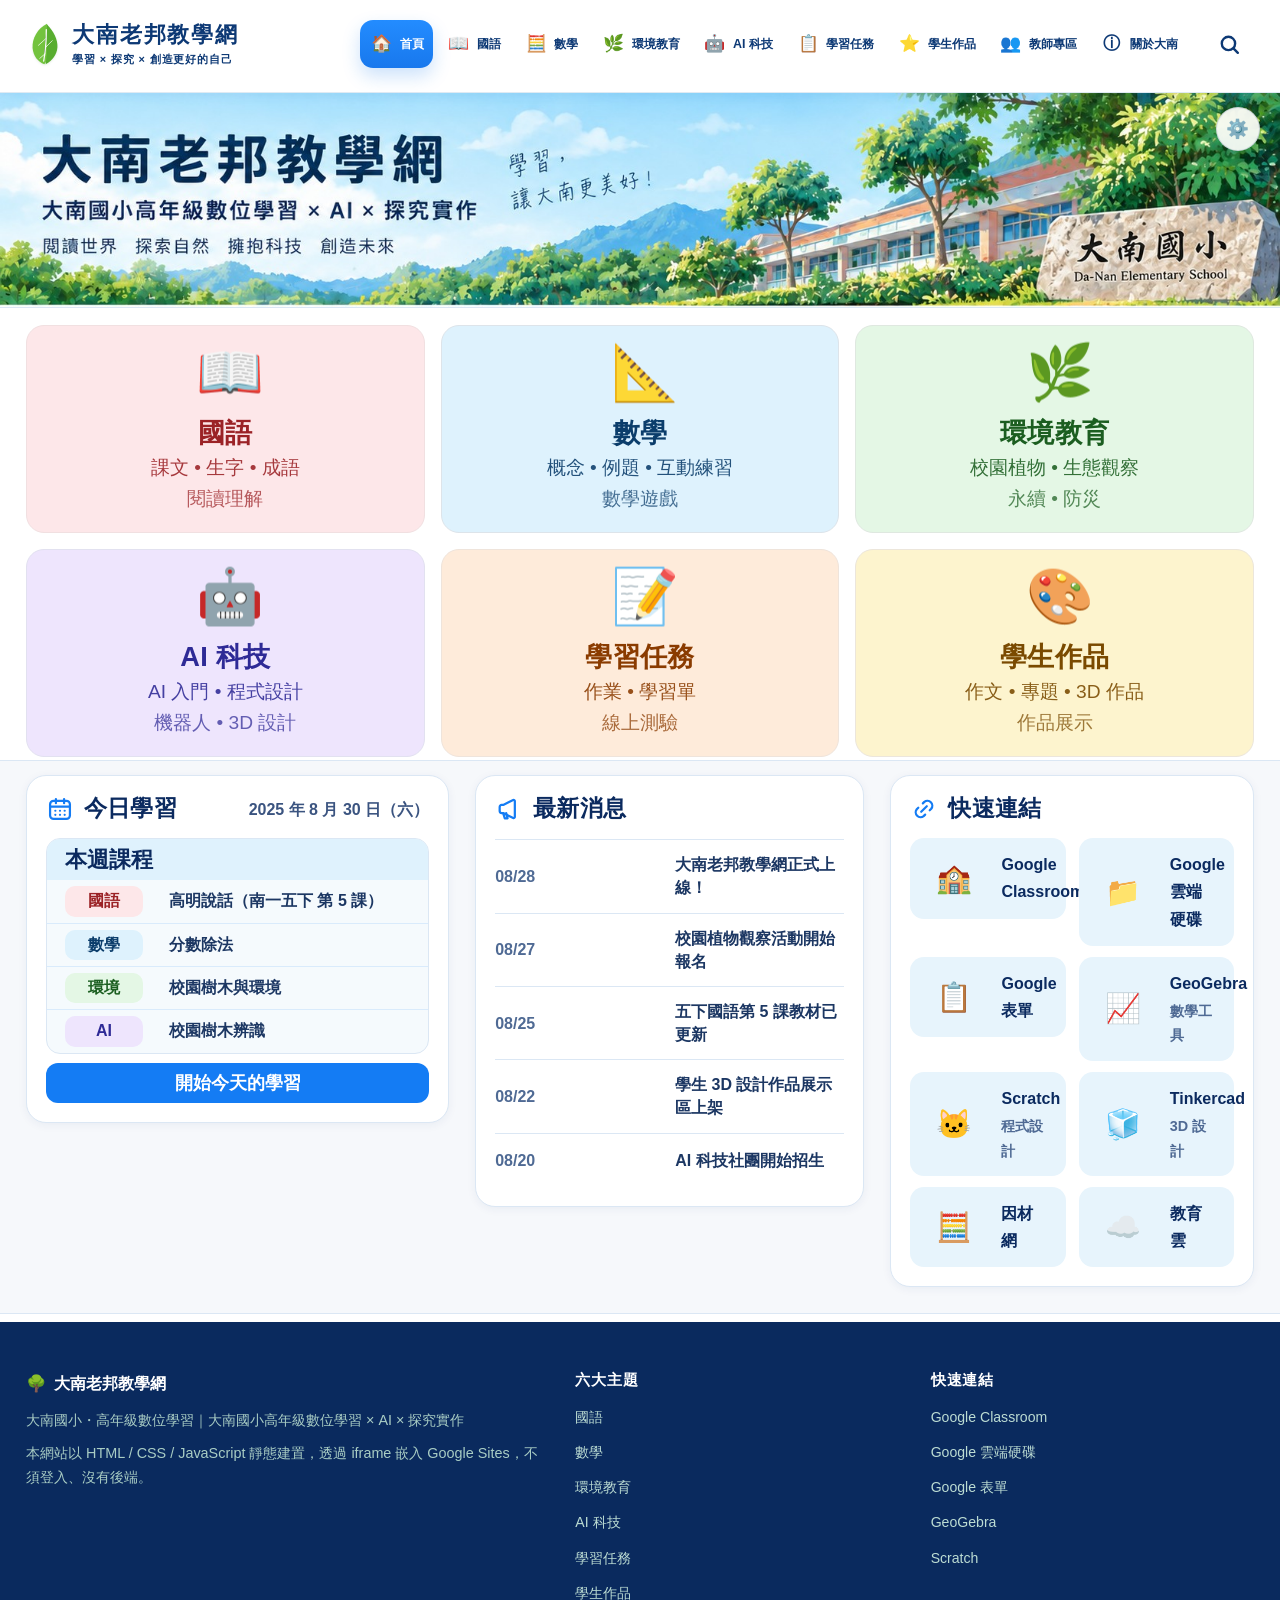
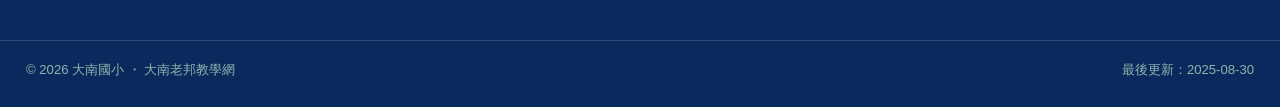
==== commit 5ad99c8c: "Align homepage layout with layout.png design 首頁（GitHub Pages）依設計圖 plan/layout.png（1672×941）重新對齊配色與區塊" ====
--- a/index.html
+++ b/index.html
@@ -9,8 +9,22 @@
 <meta property="og:title" content="大南老邦教學網">
 <meta property="og:description" content="學習 × 探究 × 創造更好的自己">
 <meta property="og:type" content="website">
+<link rel="canonical" href="https://panggihsieh.github.io/googlesite/">
+<meta property="og:url" content="https://panggihsieh.github.io/googlesite/">
 <link rel="icon" href="assets/icons/favicon.svg">
 <link rel="stylesheet" href="style.css">
+<!-- 網址正規化：/googlesite/index.html 一律顯示成 /googlesite/
+     GitHub Pages 沒有伺服器端轉址，因此載入時用 replaceState 改寫網址列（不重新載入）。 -->
+<script>
+(function () {
+  if (!/\/index\.html$/.test(location.pathname)) return;
+  try {
+    history.replaceState(null, "", location.pathname.replace(/index\.html$/, "") + location.search + location.hash);
+  } catch (error) {
+    /* 瀏覽器不支援時維持原網址，功能不受影響 */
+  }
+})();
+</script>
 </head>
 <body data-page="index" class="visual-nav">
 
@@ -22,38 +36,35 @@
 
   <!-- 首頁 Hero -->
   <section class="hero-banner" aria-label="學習 × 探究 ×">
+    <a
+      class="admin-entry"
+      href="https://script.google.com/macros/s/AKfycbz2iBSQqlYOeNbuOrDp72FdzFhBhJEk6QocNep7uwkZrN9amNymcU4ENbFkSWd2PjUo/exec"
+      target="_blank"
+      rel="noopener"
+      aria-label="開啟後台管理"
+      title="後台管理"
+    >⚙️</a>
     <img
       class="hero-banner-image"
-      src="assets/images/home-hero-banner.svg"
-      alt="學習 × 探究 ×。大南國小高年級數位學習 × AI × 探究實作。閱讀世界、探索自然、擁抱科技、創造未來。"
+      src="assets/images/home-hero-banner.jpg"
+      alt="大南老邦教學網。大南國小高年級數位學習 × AI × 探究實作。閱讀世界、探索自然、擁抱科技、創造未來。"
     >
   </section>
 
-  <!-- 六大主題入口 -->
-  <section class="section" id="subjects">
+  <!-- 六大主題入口
+       依設計圖 layout.png：卡片區緊接橫幅，設計圖上沒有「六大主題入口」標題與副標 -->
+  <section class="section section-subjects" id="subjects" aria-label="六大主題入口">
     <div class="container">
-      <header class="section-head">
-        <h2>六大主題入口</h2>
-        <p>選一個主題，開始今天的學習</p>
-      </header>
       <div class="subject-grid" id="subject-grid"></div>
     </div>
   </section>
 
   <!-- 今日學習 / 最新消息 / 快速連結 -->
-  <section class="section section-soft" id="today" aria-label="今日學習、最新消息與快速連結">
+  <section class="section section-soft section-dashboard" id="today" aria-label="今日學習、最新消息與快速連結">
     <div class="container dashboard">
       <div class="panel" id="today-panel"></div>
-      <div class="panel" id="news-panel"></div>
+      <div class="panel panel-news" id="news-panel"></div>
       <div class="panel panel-quick" id="quick-panel"></div>
-    </div>
-  </section>
-
-  <!-- 教師專區 / 關於大南 -->
-  <section class="section" id="teacher">
-    <div class="container split">
-      <div class="info-block" id="teacher-content"></div>
-      <div class="info-block" id="about"></div>
     </div>
   </section>
 
--- a/style.css
+++ b/style.css
@@ -51,7 +51,8 @@
   /* 版面 */
   --maxw: 1140px;
   --gutter: 20px;
-  --header-h: 88px;
+  /* 設計圖 layout.png 量測：頁首總高 93px（含 1px 下框線），Hero 從 y=93 開始 */
+  --header-h: 92px;
 
   --font: "Noto Sans TC", "PingFang TC", "Microsoft JhengHei", "Hiragino Sans",
     "Helvetica Neue", Arial, sans-serif;
@@ -126,6 +127,46 @@
   padding-inline: var(--gutter);
 }
 
+/* 首頁版面依設計圖 layout.png（1672×941）：
+   1. 內容寬度＝視窗寬度 − 26px×2（設計圖量測：主題卡片外緣 x=26..1645，
+      面板外緣 x=35..1640），所以 --maxw 設 1700px 讓 1672px 視窗不被裁切。
+   2. 主色改為藍色系：設計圖的面板標題、按鈕（#147CF4）、快速連結方框
+      （#E7F4FC）都是藍色，與頁首既有配色一致。 */
+body[data-page="index"] {
+  --maxw: 1700px;
+  --gutter: 26px;
+
+  /* 藍色系主色（沿用頁首 #0d3975 / #1b82f5 色調） */
+  --brand-900: #0a2a5e;
+  --brand-800: #0d3975;
+  --brand-700: #1467c8;
+  --brand-600: #1878ed;
+  --brand-500: #278cff;
+  --brand-200: #bcd9fb;
+  --brand-100: #d7e8fd;
+  --brand-050: #eef6ff;
+
+  /* 文字與線條（設計圖量到的深藍灰） */
+  --ink-900: #0b2a5f;
+  --ink-800: #1c3763;
+  --ink-600: #3b5480;
+  --ink-500: #4f6a94;
+  --ink-400: #7c93b3;
+  --ink-200: #c8d8e8;
+  --line: #dbe7f4;
+  --line-strong: #c8d8e8;
+
+  /* 底色（設計圖的儀表板區是淡藍灰 #F6F8FB） */
+  --bg-soft: #f6f8fb;
+  --bg-mute: #edf3fa;
+
+  /* 設計圖專用色 */
+  --index-blue: #147cf4;
+  --index-box: #e7f4fc;
+  --index-block: #f5fafd;
+  --index-block-head: #dff2fd;
+}
+
 .section {
   padding: 56px 0;
 }
@@ -133,6 +174,17 @@
 .section-soft {
   background: var(--bg-soft);
   border-block: 1px solid var(--line);
+}
+
+/* 首頁依設計圖 layout.png 量測：
+   Hero 底部 y=375 → 卡片頂端 y=392（17px）
+   卡片底部 y=597 → 儀表板區底色起點 y≈600、面板頂端 y=617（17px） */
+.section-subjects {
+  padding: 17px 0 3px;
+}
+
+.section-dashboard {
+  padding: 14px 0 26px;
 }
 
 .section-head {
@@ -300,7 +352,8 @@
   align-items: center;
   width: 100%;
   min-height: var(--header-h);
-  padding: 10px clamp(20px, 2.2vw, 38px);
+  /* 與設計圖相同的內容位置：上 10px、下 14px（頁首總高 93px） */
+  padding: 10px clamp(20px, 2.2vw, 38px) 14px;
   gap: clamp(14px, 1.6vw, 28px);
 }
 
@@ -613,87 +666,74 @@
 .subject-grid {
   display: grid;
   grid-template-columns: repeat(3, minmax(0, 1fr));
-  gap: 20px;
-}
-
+  gap: 16px;
+}
+
+/* 設計圖的主題卡片為「一列 6 張」：卡片約 256px 寬 × 205px 高、間距 16px */
+@media (min-width: 1400px) {
+  .subject-grid {
+    grid-template-columns: repeat(6, minmax(0, 1fr));
+  }
+}
+
+/* 設計圖的卡片是「整張主題色淺底＋置中內容」：
+   圖示（約 58px）、主題（27px 深色）、說明（20px）、補充關鍵字（19px），
+   底色（--tint）與文字色（--ink-on-tint）由 data/site-data.js 提供。 */
 .subject-card {
   --card: var(--brand-600);
+  --tint: color-mix(in srgb, var(--card) 12%, #fff);
+  --ink-on-tint: var(--card);
   position: relative;
   display: flex;
   flex-direction: column;
-  gap: 8px;
-  padding: 26px 24px 22px;
+  align-items: center;
+  gap: 6px;
+  min-height: 205px;
+  padding: 18px 14px 20px;
+  text-align: center;
+  /* 舊版 Safari 的後備樣式 */
   background: #fff;
   border: 1px solid var(--line);
-  border-radius: var(--radius-lg);
-  box-shadow: var(--shadow-xs);
-  overflow: hidden;
+  border-radius: 18px;
+  background: var(--tint);
+  border-color: color-mix(in srgb, var(--ink-on-tint) 14%, #fff);
   transition: transform .18s ease, box-shadow .18s ease, border-color .18s ease;
-}
-
-.subject-card::before {
-  content: "";
-  position: absolute;
-  inset: 0 0 auto 0;
-  height: 4px;
-  background: var(--card);
-  opacity: .9;
 }
 
 .subject-card:hover {
   transform: translateY(-4px);
-  border-color: var(--card);
+  border-color: color-mix(in srgb, var(--ink-on-tint) 40%, #fff);
   box-shadow: var(--shadow-md);
 }
 
 .subject-icon {
   display: grid;
   place-items: center;
-  width: 52px;
-  height: 52px;
-  margin-bottom: 6px;
-  border-radius: 15px;
-  font-size: 1.6rem;
-  /* 舊版 Safari 的後備樣式 */
-  background: var(--bg-soft);
-  border: 1px solid var(--line);
-  background: color-mix(in srgb, var(--card) 12%, #fff);
-  border: 1px solid color-mix(in srgb, var(--card) 22%, #fff);
+  width: 58px;
+  height: 58px;
+  margin-bottom: 8px;
+  font-size: 3.4rem;
+  line-height: 1;
 }
 
 .subject-card h3 {
-  font-size: 1.22rem;
-  color: var(--card);
+  font-size: 1.7rem;
+  line-height: 1.25;
+  color: var(--ink-on-tint);
 }
 
 .subject-desc {
-  font-size: .92rem;
-  color: var(--ink-600);
+  font-size: 1.2rem;
+  line-height: 1.3;
+  color: var(--ink-on-tint);
+  opacity: .88;
 }
 
 .subject-extra {
-  font-size: .84rem;
-  color: var(--ink-400);
-}
-
-.subject-more {
-  margin-top: 10px;
-  padding-top: 12px;
-  border-top: 1px dashed var(--line-strong);
-  font-size: .86rem;
-  font-weight: 700;
-  color: var(--card);
-  display: flex;
-  align-items: center;
-  gap: 6px;
-}
-
-.subject-card:hover .subject-more span {
-  transform: translateX(4px);
-}
-
-.subject-more span {
-  transition: transform .18s ease;
+  font-size: 1.2rem;
+  line-height: 1.3;
+  color: var(--ink-on-tint);
+  opacity: .72;
 }
 
 /* 主題小標籤（內頁交叉連結） */
@@ -846,6 +886,7 @@
 
 /* 首頁圖像橫幅 */
 .hero-banner {
+  position: relative;
   width: 100%;
   overflow: hidden;
   background: #eef7fb;
@@ -866,82 +907,164 @@
   }
 }
 
-/* 今日學習 / 最新消息 / 快速連結 */
+/* 後台管理入口：浮在首頁橫幅右上角，與嵌入版 ⚙️ 同一個 GAS 後台 */
+.admin-entry {
+  position: absolute;
+  top: 14px;
+  right: clamp(14px, 1.6vw, 26px);
+  z-index: 5;
+  display: grid;
+  place-items: center;
+  width: 44px;
+  height: 44px;
+  border: 1px solid rgba(13, 57, 117, .16);
+  border-radius: 50%;
+  background: rgba(255, 255, 255, .9);
+  color: #0d3975;
+  font-size: 1.15rem;
+  line-height: 1;
+  box-shadow: var(--shadow-md);
+  backdrop-filter: blur(8px);
+  -webkit-backdrop-filter: blur(8px);
+  transition: transform .15s ease, background-color .15s ease, box-shadow .15s ease;
+}
+
+.admin-entry:hover,
+.admin-entry:focus-visible {
+  transform: translateY(-2px);
+  background: #ffffff;
+  box-shadow: var(--shadow-lg);
+}
+
+@media (max-width: 700px) {
+  .admin-entry {
+    top: 10px;
+    right: 12px;
+    width: 40px;
+    height: 40px;
+    font-size: 1.05rem;
+  }
+}
+
+/* 今日學習 / 最新消息 / 快速連結
+   設計圖量測：今日學習 560px、最新消息 515px、快速連結 481px，欄距 26px
+   （欄寬比約 1.164 : 1.071 : 1），面板內距 19px、圓角 20px。 */
 .dashboard {
   display: grid;
-  grid-template-columns: 1.25fr 1.25fr 1fr;
-  gap: 20px;
+  grid-template-columns: 1.164fr 1.071fr 1fr;
+  gap: 26px;
   align-items: start;
 }
 
 .panel {
   background: #fff;
   border: 1px solid var(--line);
-  border-radius: var(--radius-lg);
-  box-shadow: var(--shadow-xs);
-  padding: 22px;
+  border-radius: 20px;
+  box-shadow: 0 2px 10px rgba(13, 57, 117, .06);
+  padding: 19px;
 }
 
 .panel-head {
   display: flex;
-  align-items: baseline;
-  justify-content: space-between;
-  gap: 12px;
-  margin-bottom: 14px;
+  align-items: center;
+  gap: 10px;
+  /* 設計圖：面板頂端 617 → 標題列 636..663 → 課程區塊頂端 680 */
+  margin-bottom: 15px;
+}
+
+/* 面板標題：藍色線條圖示＋24px 標題（設計圖的圖示在標題左側、顏色 #147CF4） */
+.panel-icon {
+  display: grid;
+  place-items: center;
+  flex-shrink: 0;
+  width: 28px;
+  height: 28px;
+  color: var(--index-blue, var(--brand-600));
+}
+
+.panel-icon svg {
+  width: 100%;
+  height: 100%;
+  fill: none;
+  stroke: currentColor;
+  stroke-width: 1.9;
+  stroke-linecap: round;
+  stroke-linejoin: round;
 }
 
 .panel-head h3 {
-  font-size: 1.08rem;
+  font-size: 1.45rem;
+  line-height: 1.2;
+}
+
+.panel-head .panel-meta {
+  margin-left: auto;
+  font-size: 1rem;
+  font-weight: 600;
+  color: var(--ink-600);
+  white-space: nowrap;
+}
+
+.panel-head .section-link {
+  margin-left: auto;
+  color: var(--index-blue, var(--brand-700));
+  font-size: 1rem;
+}
+
+/* 最新消息的標題列下方有一條分隔線（設計圖 y=680），清單緊接分隔線 */
+.panel-news .panel-head {
+  margin-bottom: 0;
+  padding-bottom: 16px;
+  border-bottom: 1px solid var(--line);
+}
+
+/* 今日學習：課程區塊（設計圖為淺藍底區塊 x=54..576、y=680..891） */
+.course-block {
+  background: var(--index-block, #f5fafd);
+  border: 1px solid var(--line);
+  border-radius: 14px;
+  overflow: hidden;
+}
+
+.course-block-title {
+  padding: 6px 18px;
+  background: var(--index-block-head, #dff2fd);
+  font-size: 1.35rem;
+  font-weight: 700;
+  color: var(--ink-900);
+  /* 設計圖的表頭列高 42px（上下 6px＋內容 30px） */
+  line-height: 1.35;
+}
+
+.course-list li {
   display: flex;
   align-items: center;
-  gap: 8px;
-}
-
-.panel-head .panel-meta {
-  font-size: .8rem;
-  color: var(--ink-400);
-  white-space: nowrap;
-}
-
-.course-list li + li,
-.news-list li + li {
-  border-top: 1px solid var(--line);
-}
-
-.course-list li {
-  display: flex;
-  align-items: flex-start;
-  gap: 12px;
-  padding: 11px 0;
-}
-
-.course-period {
+  gap: 26px;
+  padding: 6px 18px;
+  /* 設計圖每列高 42px（＝上下各 6px＋內容 30px） */
+  line-height: 1.4;
+}
+
+.course-list li + li {
+  border-top: 1px solid rgba(20, 124, 244, .12);
+}
+
+/* 科目徽章：底色＝主題淺色、文字＝主題深色（設計圖「國語」為淺紅底＋深紅字） */
+.course-subject {
   flex-shrink: 0;
-  min-width: 52px;
-  padding: 3px 8px;
-  border-radius: var(--radius-sm);
-  background: var(--brand-050);
-  border: 1px solid var(--brand-100);
-  color: var(--brand-700);
-  font-size: .72rem;
+  min-width: 78px;
+  padding: 4px 12px;
+  border-radius: 10px;
+  background: var(--course-tint, color-mix(in srgb, var(--course, var(--brand-600)) 12%, #fff));
+  color: var(--course-ink, var(--brand-700));
+  font-size: 1rem;
   font-weight: 700;
   text-align: center;
 }
 
-.course-body {
+.course-title {
   min-width: 0;
-}
-
-.course-subject {
-  font-size: .76rem;
-  font-weight: 700;
-  color: var(--ink-400);
-  letter-spacing: .06em;
-}
-
-.course-title {
-  display: block;
-  font-size: .95rem;
+  font-size: 1rem;
   font-weight: 600;
   color: var(--ink-800);
 }
@@ -951,28 +1074,57 @@
   text-decoration: underline;
 }
 
+/* 開始今天的學習：面板底部滿版藍色按鈕（設計圖 521×40、與區塊間隔 9px） */
+.panel-cta {
+  display: flex;
+  align-items: center;
+  justify-content: center;
+  min-height: 40px;
+  margin-top: 9px;
+  border-radius: 12px;
+  background: var(--index-blue, #147cf4);
+  color: #fff;
+  font-size: 1.15rem;
+  font-weight: 700;
+  transition: background-color .16s ease, box-shadow .16s ease;
+}
+
+.panel-cta:hover {
+  background: #0f6ade;
+  color: #fff;
+  box-shadow: 0 8px 18px rgba(20, 124, 244, .26);
+}
+
+/* 最新消息：日期欄 160px＋標題（設計圖 日期從 x=643、標題一律從 x=802 開始） */
 .news-list li {
   display: flex;
-  align-items: flex-start;
-  gap: 12px;
-  padding: 10px 0;
+  align-items: center;
+  gap: 20px;
+  padding: 13px 0;
+}
+
+.news-list li + li {
+  border-top: 1px solid var(--line);
 }
 
 .news-date {
-  flex-shrink: 0;
-  font-size: .78rem;
+  flex: 0 0 160px;
+  font-size: 1rem;
   font-weight: 700;
-  color: var(--ink-400);
+  color: var(--ink-500);
   font-variant-numeric: tabular-nums;
-  padding-top: 2px;
+}
+
+.news-body {
+  min-width: 0;
 }
 
 .news-body a {
   display: block;
-  font-size: .93rem;
+  font-size: 1rem;
   font-weight: 600;
   color: var(--ink-800);
-  line-height: 1.5;
+  line-height: 1.45;
 }
 
 .news-body a:hover {
@@ -980,97 +1132,58 @@
   text-decoration: underline;
 }
 
-.news-body .tag {
-  margin-top: 5px;
-}
-
-.quick-list li + li {
-  margin-top: 6px;
+/* 快速連結：面板內 2 欄方框（設計圖每格約 217×78、淺藍底 #E7F4FC、間距 13/11px） */
+.quick-list {
+  display: grid;
+  grid-template-columns: repeat(2, minmax(0, 1fr));
+  gap: 11px 13px;
 }
 
 .quick-list a {
   display: flex;
   align-items: center;
-  gap: 10px;
-  padding: 9px 12px;
-  border-radius: var(--radius-sm);
+  gap: 24px;
+  min-height: 78px;
+  padding: 12px 20px;
   border: 1px solid transparent;
+  border-radius: 14px;
+  background: var(--index-box, #e7f4fc);
+  color: var(--ink-900);
+  font-size: 1rem;
+  font-weight: 700;
+  transition: background-color .15s ease, border-color .15s ease, color .15s ease;
+}
+
+.quick-list a:hover {
+  background: #d8eefb;
+  border-color: #b9dcf5;
+  color: var(--brand-700);
+}
+
+.quick-list .quick-icon {
+  display: grid;
+  place-items: center;
+  flex-shrink: 0;
+  width: 46px;
+  height: 46px;
+  font-size: 1.8rem;
+  line-height: 1;
+}
+
+.quick-list .quick-text {
+  min-width: 0;
+}
+
+.quick-list .quick-name {
+  display: block;
+}
+
+.quick-list .quick-note {
+  display: block;
+  margin-top: 2px;
   font-size: .9rem;
   font-weight: 600;
-  color: var(--ink-600);
-  transition: background-color .15s ease, border-color .15s ease, color .15s ease;
-}
-
-.quick-list a:hover {
-  background: var(--brand-050);
-  border-color: var(--brand-100);
-  color: var(--brand-700);
-}
-
-.quick-list .quick-icon {
-  font-size: 1.05rem;
-}
-
-/* 教師專區 / 關於大南 */
-.split {
-  display: grid;
-  grid-template-columns: 1fr 1fr;
-  gap: 20px;
-  align-items: start;
-}
-
-.info-block {
-  background: #fff;
-  border: 1px solid var(--line);
-  border-radius: var(--radius-lg);
-  padding: 26px;
-  box-shadow: var(--shadow-xs);
-}
-
-.info-block h2 {
-  font-size: 1.2rem;
-  margin-bottom: 10px;
-}
-
-.info-block p {
-  color: var(--ink-600);
-  font-size: .94rem;
-}
-
-.link-grid {
-  display: grid;
-  grid-template-columns: repeat(2, minmax(0, 1fr));
-  gap: 10px;
-  margin-top: 18px;
-}
-
-.fact-row {
-  display: flex;
-  flex-wrap: wrap;
-  gap: 10px;
-  margin-top: 18px;
-}
-
-.fact {
-  flex: 1 1 120px;
-  padding: 12px 14px;
-  border-radius: var(--radius);
-  background: var(--bg-soft);
-  border: 1px solid var(--line);
-}
-
-.fact .fact-label {
-  display: block;
-  font-size: .74rem;
-  color: var(--ink-400);
-  letter-spacing: .06em;
-}
-
-.fact .fact-value {
-  display: block;
-  font-size: 1rem;
-  font-weight: 700;
-  color: var(--brand-700);
+  color: var(--ink-500);
 }
 
 /* --- 7. 內頁 ----------------------------------------------------------- */
@@ -1335,13 +1448,7 @@
   }
 
   .quick-list {
-    display: grid;
-    grid-template-columns: repeat(2, minmax(0, 1fr));
-    gap: 6px;
-  }
-
-  .quick-list li + li {
-    margin-top: 0;
+    gap: 11px 13px;
   }
 
   .feature-grid {
@@ -1467,17 +1574,25 @@
   .subject-grid,
   .dashboard,
   .resource-list,
-  .split,
   .footer-grid,
   .quick-list {
     grid-template-columns: 1fr;
   }
 
+  .news-date {
+    flex: 0 0 58px;
+    font-size: .92rem;
+  }
+
+  .course-block-title {
+    font-size: 1.15rem;
+  }
+
+  .panel-head h3 {
+    font-size: 1.25rem;
+  }
+
   .feature-grid {
-    grid-template-columns: 1fr;
-  }
-
-  .link-grid {
     grid-template-columns: 1fr;
   }
 
@@ -1521,7 +1636,8 @@
 @media print {
   .site-header,
   .site-footer,
-  .hero-actions {
+  .hero-actions,
+  .admin-entry {
     display: none;
   }
 }
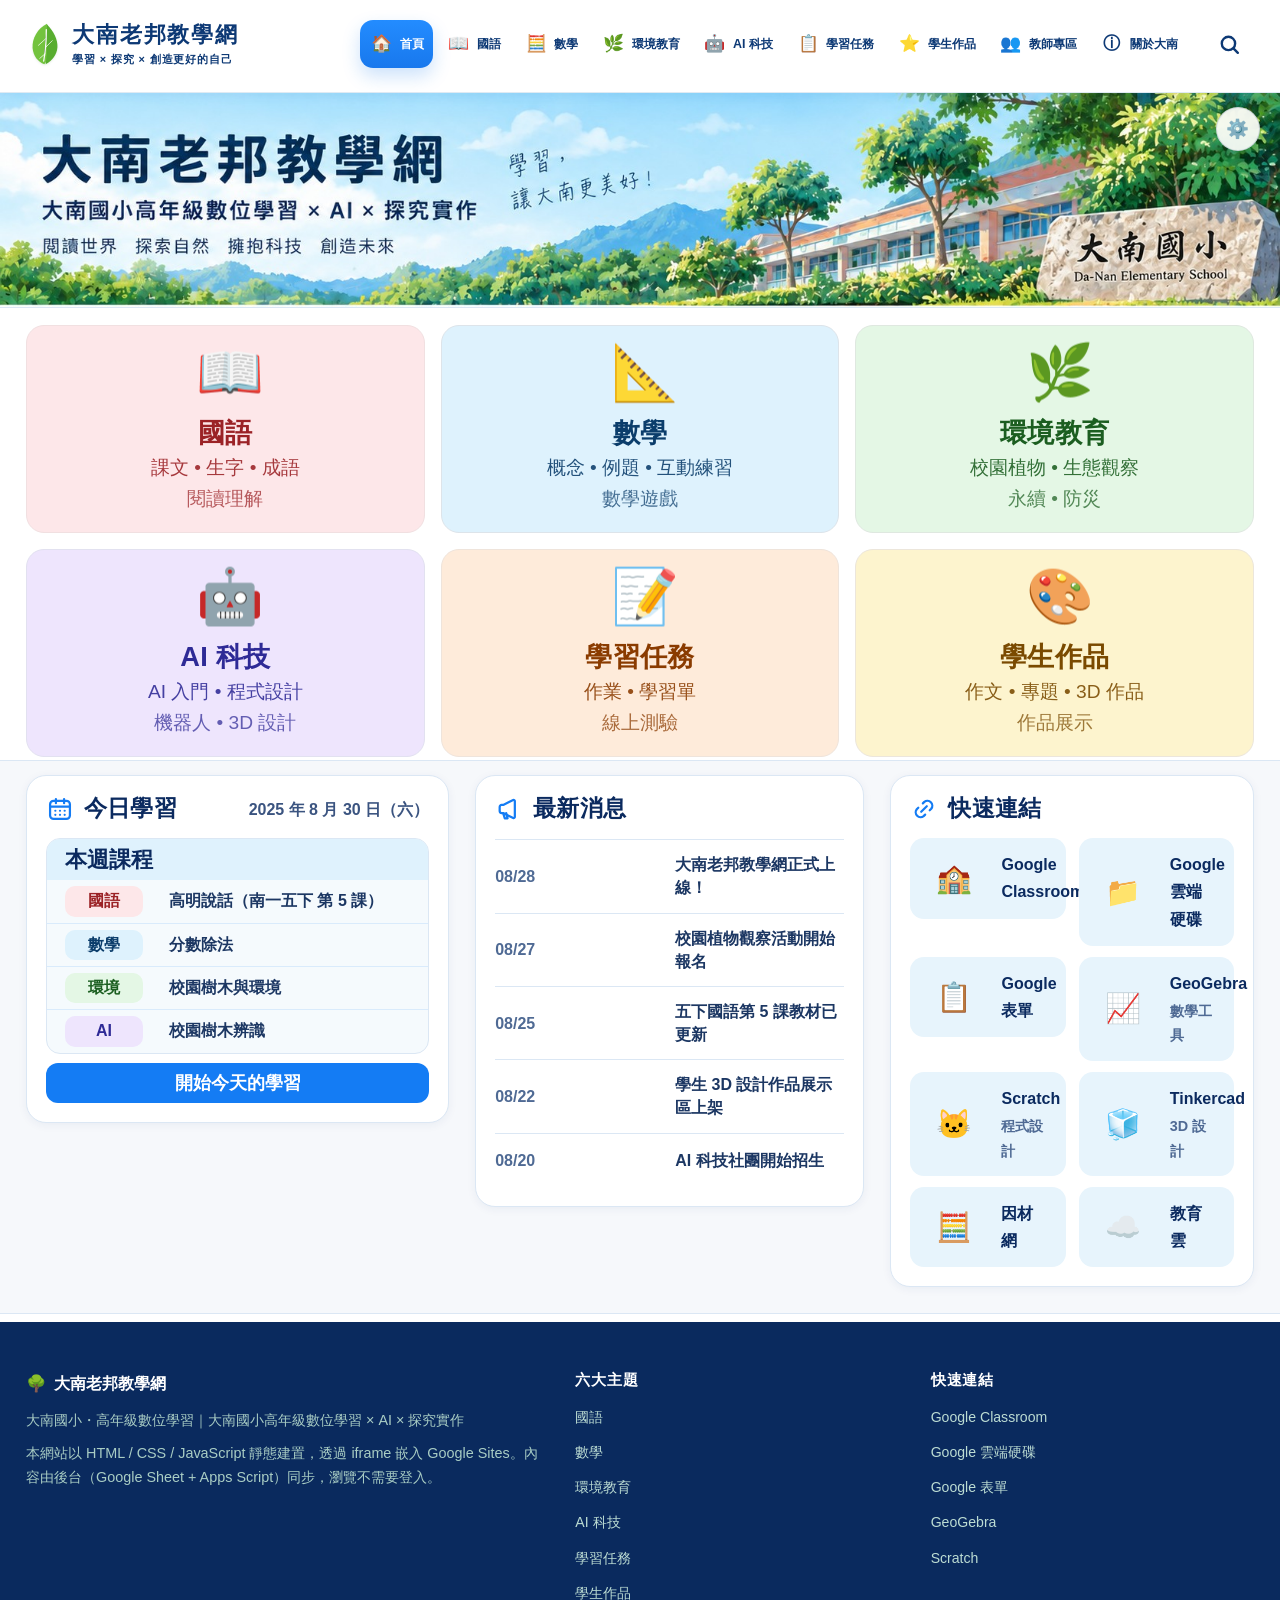
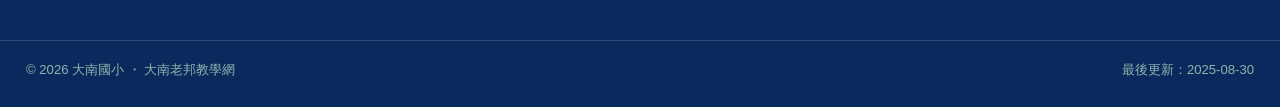
==== commit 6340124d: "Connect site to GAS backend and add link/settings admin modules - Add js/backend.js: JSONP client fo" ====
--- a/index.html
+++ b/index.html
@@ -78,7 +78,10 @@
   </div>
 </noscript>
 
+<!-- 後台連線與後台時間同步：data/site-config.js 提供 publicApiUrl，js/backend.js 負責讀取與校正時間 -->
+<script src="data/site-config.js"></script>
 <script src="data/site-data.js"></script>
+<script src="js/backend.js"></script>
 <script src="script.js"></script>
 </body>
 </html>
--- a/style.css
+++ b/style.css
@@ -611,6 +611,11 @@
   gap: 32px;
 }
 
+/* 後台「後台連結管理」有建立頁尾連結時，頁尾多一欄（相關連結） */
+.footer-grid.has-extra {
+  grid-template-columns: 1.6fr repeat(3, 1fr);
+}
+
 .site-footer h3 {
   color: #fff;
   font-size: .95rem;
@@ -1459,7 +1464,8 @@
     grid-template-columns: repeat(2, minmax(0, 1fr));
   }
 
-  .footer-grid {
+  .footer-grid,
+  .footer-grid.has-extra {
     grid-template-columns: 1fr 1fr;
   }
 }
@@ -1575,6 +1581,7 @@
   .dashboard,
   .resource-list,
   .footer-grid,
+  .footer-grid.has-extra,
   .quick-list {
     grid-template-columns: 1fr;
   }
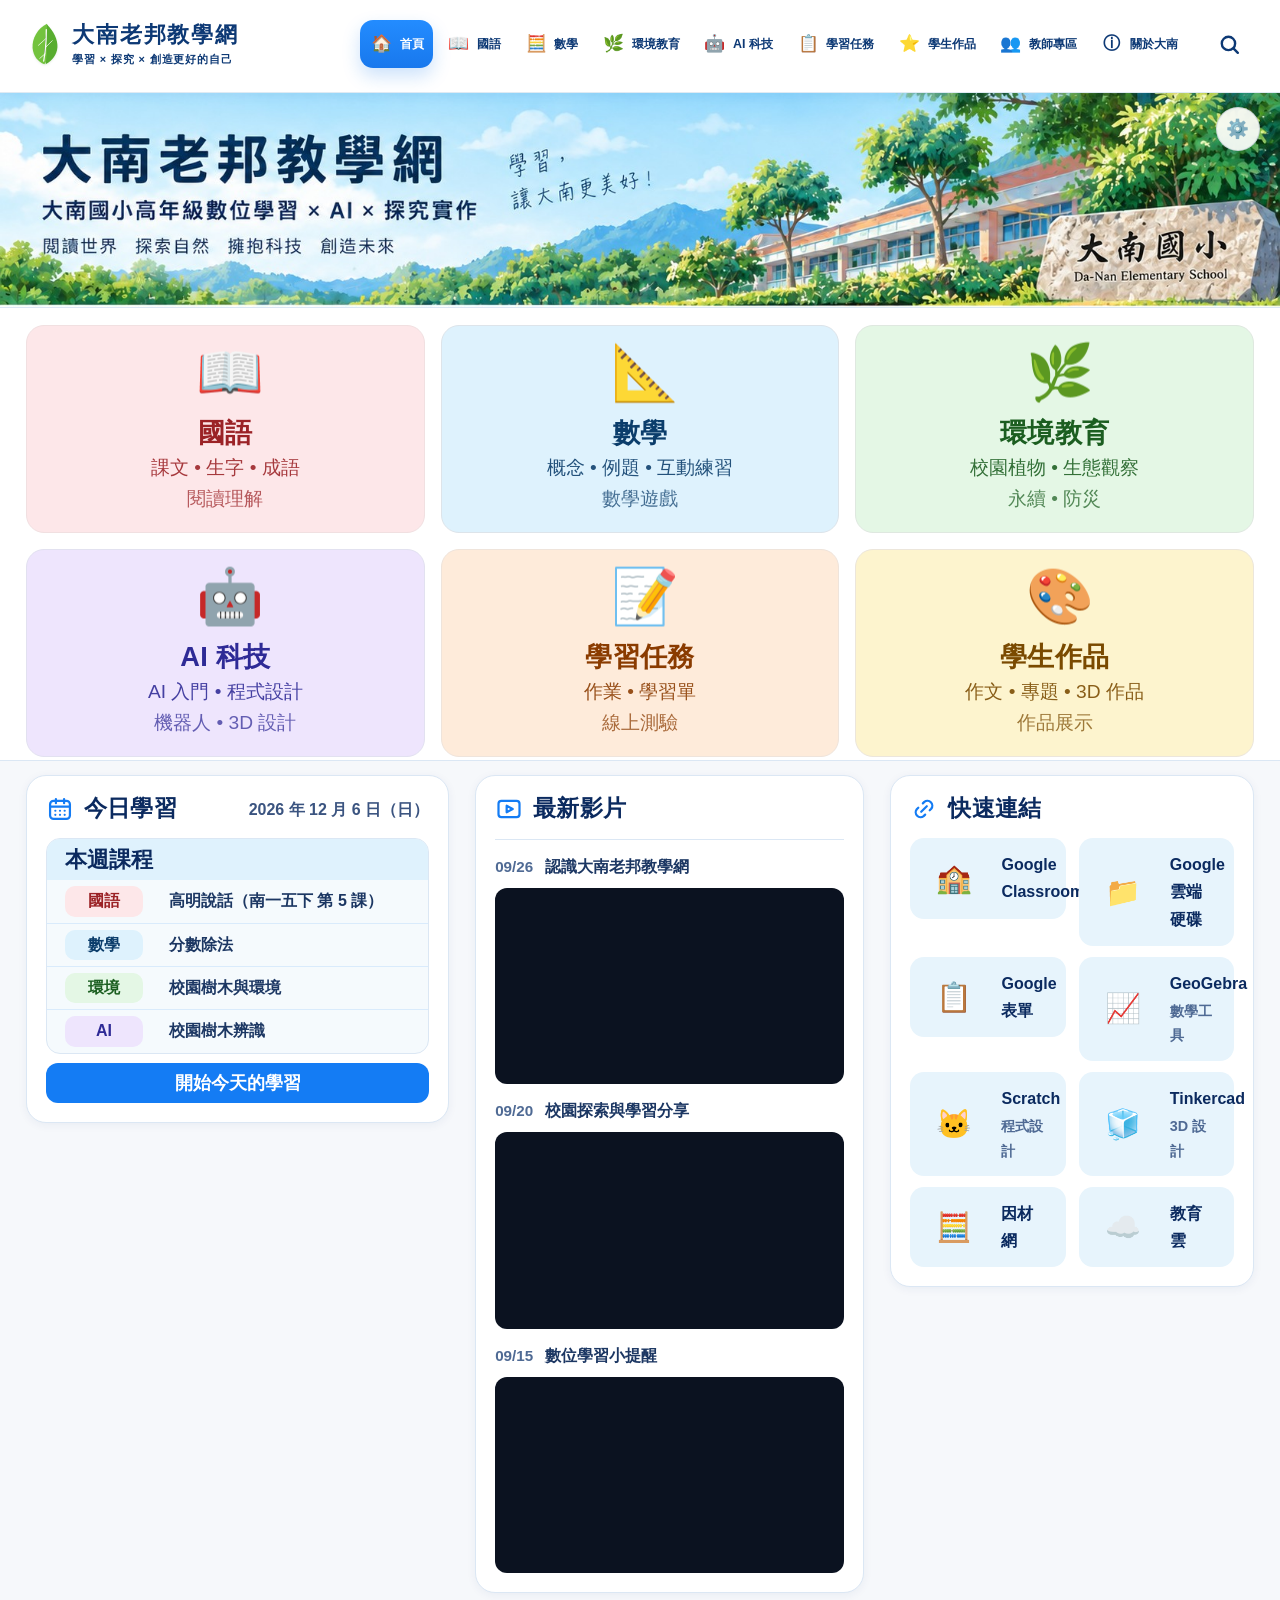
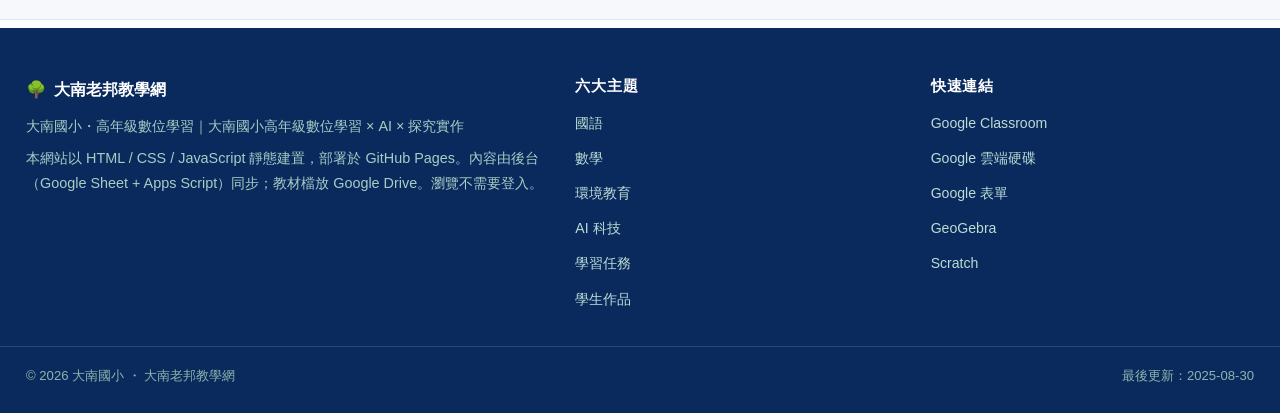
==== commit 8339b1fd: "改為 GitHub Pages 單前台，並加入影片／日曆／主題編輯後台。 停用 Google Sites 依賴；GAS 支援最新影片、課表日曆與主題可編輯開關，前台對應同步。  Co-authored" ====
--- a/index.html
+++ b/index.html
@@ -59,11 +59,11 @@
     </div>
   </section>
 
-  <!-- 今日學習 / 最新消息 / 快速連結 -->
-  <section class="section section-soft section-dashboard" id="today" aria-label="今日學習、最新消息與快速連結">
+  <!-- 今日學習 / 最新影片 / 快速連結 -->
+  <section class="section section-soft section-dashboard" id="today" aria-label="今日學習、最新影片與快速連結">
     <div class="container dashboard">
       <div class="panel" id="today-panel"></div>
-      <div class="panel panel-news" id="news-panel"></div>
+      <div class="panel panel-videos" id="videos-panel"></div>
       <div class="panel panel-quick" id="quick-panel"></div>
     </div>
   </section>
@@ -74,7 +74,7 @@
 
 <noscript>
   <div class="noscript-note container">
-    本網站使用 JavaScript 顯示課程與公告內容，請開啟 JavaScript 後重新整理頁面。
+    本網站使用 JavaScript 顯示課程與影片內容，請開啟 JavaScript 後重新整理頁面。
   </div>
 </noscript>
 
--- a/style.css
+++ b/style.css
@@ -1016,11 +1016,77 @@
   font-size: 1rem;
 }
 
-/* 最新消息的標題列下方有一條分隔線（設計圖 y=680），清單緊接分隔線 */
-.panel-news .panel-head {
+/* 最新影片的標題列下方有一條分隔線，清單緊接分隔線 */
+.panel-videos .panel-head {
   margin-bottom: 0;
   padding-bottom: 16px;
   border-bottom: 1px solid var(--line);
+}
+
+/* 最新影片：標題列＋ 16:9 嵌入（最多 3 支） */
+.video-list {
+  display: flex;
+  flex-direction: column;
+  gap: 14px;
+  margin: 14px 0 0;
+  padding: 0;
+  list-style: none;
+}
+
+.video-list li {
+  display: flex;
+  flex-direction: column;
+  gap: 8px;
+}
+
+.video-meta {
+  display: flex;
+  align-items: baseline;
+  gap: 12px;
+  min-width: 0;
+}
+
+.video-date {
+  flex: 0 0 auto;
+  font-size: 0.95rem;
+  font-weight: 700;
+  color: var(--ink-500);
+  font-variant-numeric: tabular-nums;
+}
+
+.video-title {
+  min-width: 0;
+  font-size: 1rem;
+  font-weight: 600;
+  color: var(--ink-800);
+  line-height: 1.4;
+}
+
+.video-title:hover {
+  color: var(--brand-700);
+  text-decoration: underline;
+}
+
+.video-frame {
+  position: relative;
+  aspect-ratio: 16 / 9;
+  border-radius: 12px;
+  overflow: hidden;
+  background: #0b1220;
+}
+
+.video-frame iframe {
+  position: absolute;
+  inset: 0;
+  width: 100%;
+  height: 100%;
+  border: 0;
+}
+
+.video-empty {
+  margin: 16px 0 0;
+  color: var(--ink-500);
+  font-size: 0.95rem;
 }
 
 /* 今日學習：課程區塊（設計圖為淺藍底區塊 x=54..576、y=680..891） */
@@ -1100,43 +1166,6 @@
   box-shadow: 0 8px 18px rgba(20, 124, 244, .26);
 }
 
-/* 最新消息：日期欄 160px＋標題（設計圖 日期從 x=643、標題一律從 x=802 開始） */
-.news-list li {
-  display: flex;
-  align-items: center;
-  gap: 20px;
-  padding: 13px 0;
-}
-
-.news-list li + li {
-  border-top: 1px solid var(--line);
-}
-
-.news-date {
-  flex: 0 0 160px;
-  font-size: 1rem;
-  font-weight: 700;
-  color: var(--ink-500);
-  font-variant-numeric: tabular-nums;
-}
-
-.news-body {
-  min-width: 0;
-}
-
-.news-body a {
-  display: block;
-  font-size: 1rem;
-  font-weight: 600;
-  color: var(--ink-800);
-  line-height: 1.45;
-}
-
-.news-body a:hover {
-  color: var(--brand-700);
-  text-decoration: underline;
-}
-
 /* 快速連結：面板內 2 欄方框（設計圖每格約 217×78、淺藍底 #E7F4FC、間距 13/11px） */
 .quick-list {
   display: grid;
@@ -1218,6 +1247,27 @@
   color: var(--brand-700);
 }
 
+/* 後台「可編輯」主題：麵包屑旁的 ✏️ 入口 */
+.page-edit-entry {
+  display: inline-flex;
+  align-items: center;
+  justify-content: center;
+  margin-left: 4px;
+  width: 28px;
+  height: 28px;
+  border-radius: 8px;
+  background: rgba(20, 124, 244, 0.08);
+  font-size: 0.95rem;
+  line-height: 1;
+  text-decoration: none;
+  transition: background-color 0.15s ease, transform 0.15s ease;
+}
+
+.page-edit-entry:hover {
+  background: rgba(20, 124, 244, 0.16);
+  transform: translateY(-1px);
+}
+
 .page-hero-inner {
   --card: var(--brand-600);
   display: flex;
@@ -1586,8 +1636,7 @@
     grid-template-columns: 1fr;
   }
 
-  .news-date {
-    flex: 0 0 58px;
+  .video-date {
     font-size: .92rem;
   }
 
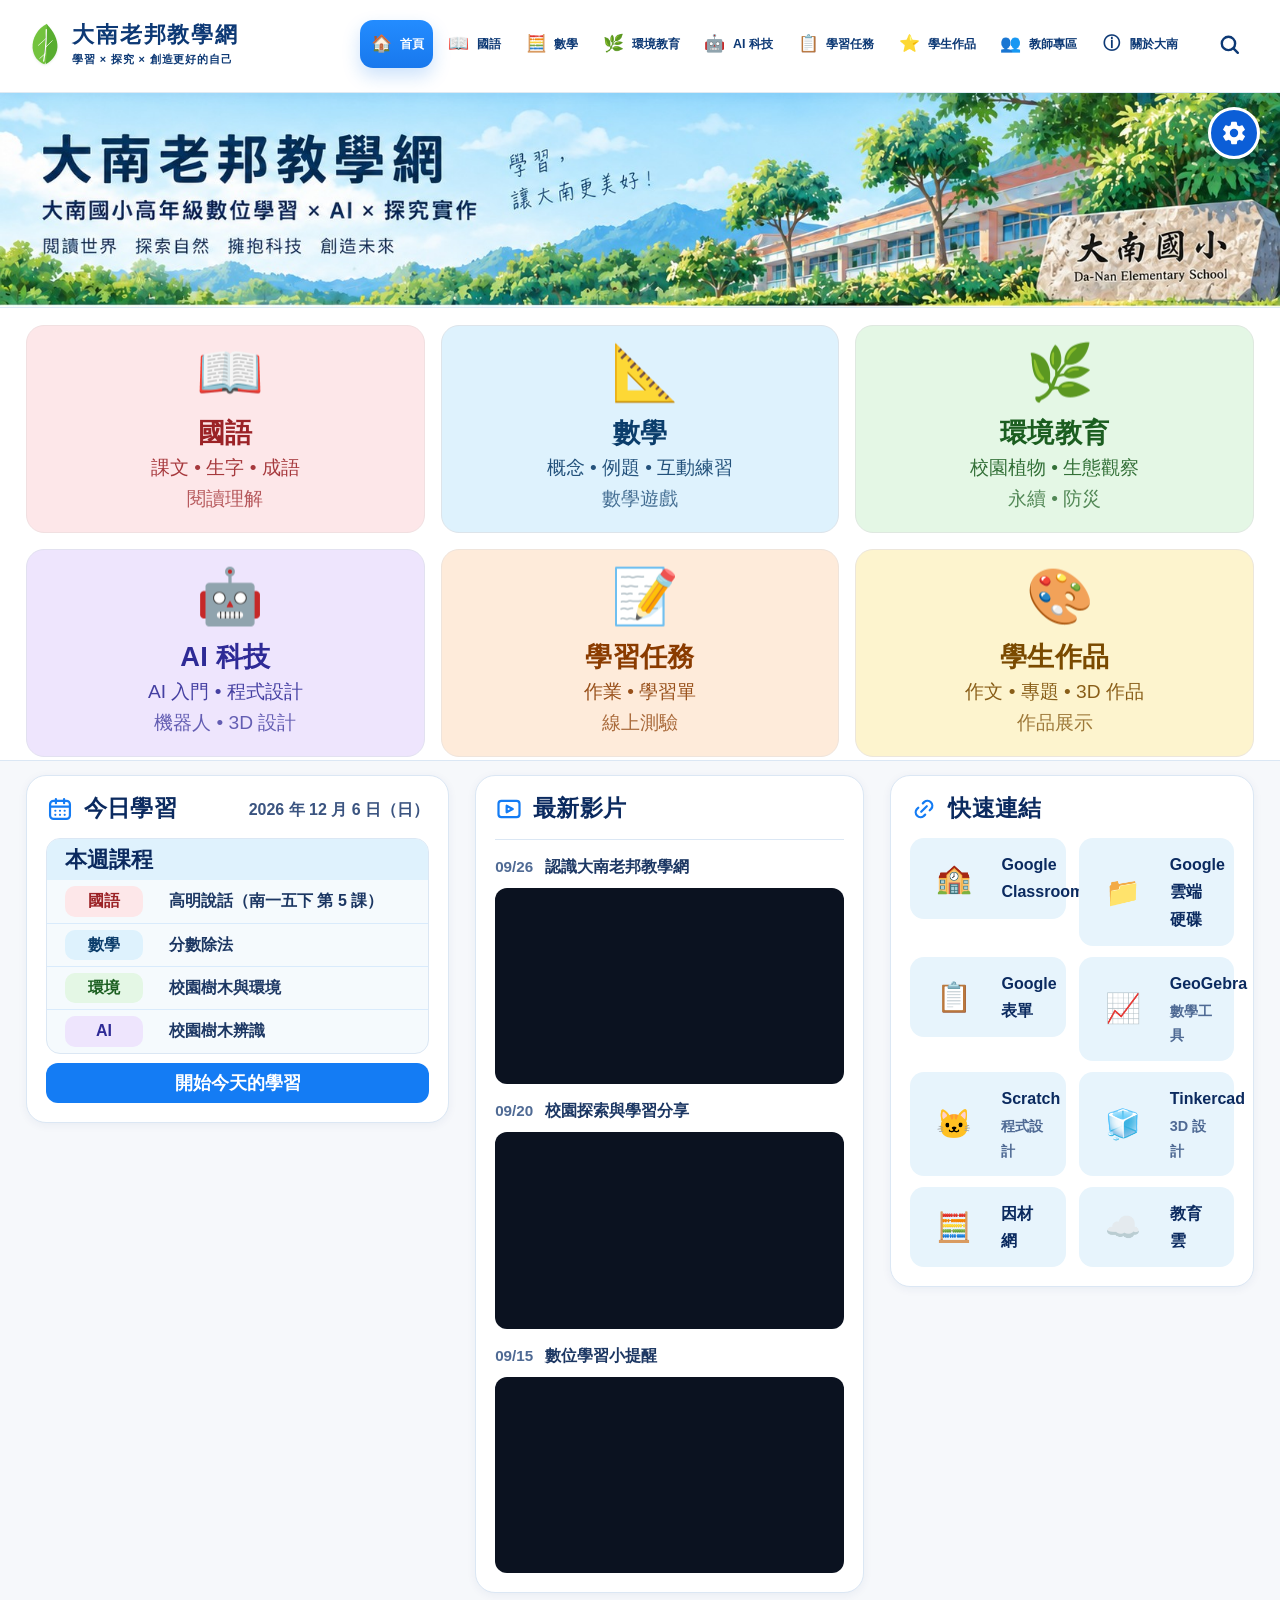
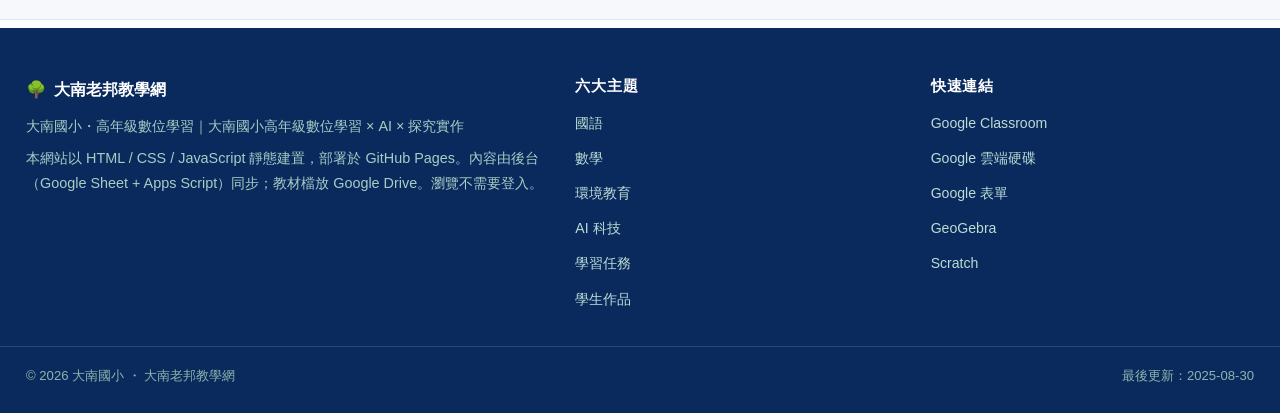
==== commit 4f0e255f: "後台可只換首頁橫幅背景，標題文字固定疊上；後台入口改為明顯齒輪。 Co-authored-by: Cursor <cursoragent@cursor.com>" ====
--- a/index.html
+++ b/index.html
@@ -35,7 +35,21 @@
 <main id="main">
 
   <!-- 首頁 Hero -->
-  <section class="hero-banner" aria-label="學習 × 探究 ×">
+  <section class="hero-banner" aria-label="大南老邦教學網">
+    <img
+      class="hero-banner-image"
+      id="hero-banner-image"
+      src="assets/images/home-hero-banner.jpg"
+      alt="大南老邦教學網。大南國小高年級數位學習 × AI × 探究實作。閱讀世界、探索自然、擁抱科技、創造未來。"
+    >
+    <div class="hero-banner-copy" hidden>
+      <div class="hero-banner-copy-main">
+        <p class="hero-banner-title">大南老邦教學網</p>
+        <p class="hero-banner-lead">大南國小高年級數位學習 × AI × 探究實作</p>
+        <p class="hero-banner-keywords">閱讀世界　探索自然　擁抱科技　創造未來</p>
+      </div>
+      <p class="hero-banner-script">學習，<br>讓大南更美好！</p>
+    </div>
     <a
       class="admin-entry"
       href="https://script.google.com/macros/s/AKfycbz2iBSQqlYOeNbuOrDp72FdzFhBhJEk6QocNep7uwkZrN9amNymcU4ENbFkSWd2PjUo/exec"
@@ -43,12 +57,7 @@
       rel="noopener"
       aria-label="開啟後台管理"
       title="後台管理"
-    >⚙️</a>
-    <img
-      class="hero-banner-image"
-      src="assets/images/home-hero-banner.jpg"
-      alt="大南老邦教學網。大南國小高年級數位學習 × AI × 探究實作。閱讀世界、探索自然、擁抱科技、創造未來。"
-    >
+    ><svg viewBox="0 0 24 24" aria-hidden="true" focusable="false"><path fill="currentColor" d="M19.14 12.94c.04-.31.06-.63.06-.94s-.02-.63-.06-.94l2.03-1.58a.5.5 0 0 0 .12-.64l-1.92-3.32a.5.5 0 0 0-.6-.22l-2.39.96a7.2 7.2 0 0 0-1.63-.94l-.36-2.54a.5.5 0 0 0-.5-.42h-3.84a.5.5 0 0 0-.5.42l-.36 2.54c-.59.22-1.13.54-1.63.94l-2.39-.96a.5.5 0 0 0-.6.22L2.71 8.84a.5.5 0 0 0 .12.64l2.03 1.58c-.04.31-.06.63-.06.94s.02.63.06.94l-2.03 1.58a.5.5 0 0 0-.12.64l1.92 3.32c.13.22.39.31.6.22l2.39-.96c.5.4 1.04.72 1.63.94l.36 2.54c.05.24.26.42.5.42h3.84c.24 0 .45-.18.5-.42l.36-2.54c.59-.22 1.13-.54 1.63-.94l2.39.96c.22.09.47 0 .6-.22l1.92-3.32a.5.5 0 0 0-.12-.64l-2.03-1.58zM12 15.6A3.6 3.6 0 1 1 12 8.4a3.6 3.6 0 0 1 0 7.2z"/></svg></a>
   </section>
 
   <!-- 六大主題入口
--- a/style.css
+++ b/style.css
@@ -912,7 +912,105 @@
   }
 }
 
-/* 後台管理入口：浮在首頁橫幅右上角，與嵌入版 ⚙️ 同一個 GAS 後台 */
+/* 後台換背景圖時：圖只當背景，標題文字用這層固定疊上 */
+.hero-banner-copy,
+.hero-banner-copy[hidden] {
+  display: none;
+}
+
+.hero-banner.is-custom {
+  min-height: clamp(148px, 22vw, 240px);
+}
+
+.hero-banner.is-custom .hero-banner-image {
+  position: absolute;
+  inset: 0;
+  width: 100%;
+  height: 100%;
+  max-width: none;
+  object-fit: cover;
+  object-position: center right;
+  transform: none;
+}
+
+.hero-banner.is-custom::before {
+  content: "";
+  position: absolute;
+  inset: 0;
+  z-index: 1;
+  background: linear-gradient(90deg, rgba(226, 244, 255, .94) 0%, rgba(226, 244, 255, .78) 38%, rgba(226, 244, 255, .15) 68%, rgba(226, 244, 255, 0) 82%);
+  pointer-events: none;
+}
+
+.hero-banner.is-custom .hero-banner-copy {
+  position: relative;
+  z-index: 2;
+  display: flex;
+  align-items: center;
+  justify-content: space-between;
+  gap: 16px;
+  min-height: clamp(148px, 22vw, 240px);
+  padding: 18px clamp(16px, 4vw, 48px);
+  padding-right: 78px;
+}
+
+.hero-banner-copy-main {
+  min-width: 0;
+}
+
+.hero-banner-title {
+  margin: 0;
+  color: #123f7c;
+  font-size: clamp(1.55rem, 3.4vw, 2.7rem);
+  font-weight: 900;
+  letter-spacing: .02em;
+  line-height: 1.15;
+}
+
+.hero-banner-lead {
+  margin: 6px 0 0;
+  color: #1a4f96;
+  font-size: clamp(.95rem, 1.7vw, 1.25rem);
+  font-weight: 800;
+}
+
+.hero-banner-keywords {
+  margin: 8px 0 0;
+  color: #245a9e;
+  font-size: clamp(.85rem, 1.4vw, 1.05rem);
+  font-weight: 700;
+  letter-spacing: .04em;
+}
+
+.hero-banner-script {
+  margin: 0;
+  flex: 0 0 auto;
+  color: #1d5aa8;
+  font-family: "Segoe Script", "Comic Sans MS", "KaiTi", cursive;
+  font-size: clamp(1rem, 1.8vw, 1.35rem);
+  font-weight: 700;
+  line-height: 1.35;
+  transform: rotate(-8deg);
+  text-shadow: 0 0 10px rgba(255, 255, 255, .95), 0 1px 0 #fff;
+}
+
+@media (max-width: 700px) {
+  .hero-banner.is-custom .hero-banner-image {
+    width: 100%;
+  }
+
+  .hero-banner.is-custom .hero-banner-copy {
+    align-items: flex-start;
+    flex-direction: column;
+    padding-right: 84px;
+  }
+
+  .hero-banner-script {
+    transform: none;
+  }
+}
+
+/* 後台管理入口：浮在首頁橫幅右上角，實心圖示以免被照片吃掉 */
 .admin-entry {
   position: absolute;
   top: 14px;
@@ -920,34 +1018,41 @@
   z-index: 5;
   display: grid;
   place-items: center;
-  width: 44px;
-  height: 44px;
-  border: 1px solid rgba(13, 57, 117, .16);
+  width: 52px;
+  height: 52px;
+  border: 3px solid #fff;
   border-radius: 50%;
-  background: rgba(255, 255, 255, .9);
-  color: #0d3975;
-  font-size: 1.15rem;
-  line-height: 1;
-  box-shadow: var(--shadow-md);
-  backdrop-filter: blur(8px);
-  -webkit-backdrop-filter: blur(8px);
+  background: #0b5ed7;
+  color: #fff;
+  line-height: 0;
+  box-shadow: 0 6px 18px rgba(8, 40, 90, .4);
   transition: transform .15s ease, background-color .15s ease, box-shadow .15s ease;
+}
+
+.admin-entry svg {
+  width: 28px;
+  height: 28px;
+  display: block;
 }
 
 .admin-entry:hover,
 .admin-entry:focus-visible {
   transform: translateY(-2px);
-  background: #ffffff;
-  box-shadow: var(--shadow-lg);
+  background: #084298;
+  box-shadow: 0 10px 24px rgba(8, 40, 90, .48);
 }
 
 @media (max-width: 700px) {
   .admin-entry {
     top: 10px;
     right: 12px;
-    width: 40px;
-    height: 40px;
-    font-size: 1.05rem;
+    width: 48px;
+    height: 48px;
+  }
+
+  .admin-entry svg {
+    width: 26px;
+    height: 26px;
   }
 }
 
@@ -1105,6 +1210,27 @@
   color: var(--ink-900);
   /* 設計圖的表頭列高 42px（上下 6px＋內容 30px） */
   line-height: 1.35;
+}
+
+.course-day + .course-day {
+  border-top: 1px solid rgba(20, 124, 244, .12);
+}
+
+.course-day-title {
+  margin: 0;
+  padding: 8px 18px 2px;
+  font-size: 0.95rem;
+  font-weight: 700;
+  color: var(--ink-600);
+}
+
+.course-time {
+  flex-shrink: 0;
+  min-width: 48px;
+  font-size: 0.92rem;
+  font-weight: 700;
+  color: var(--ink-500);
+  font-variant-numeric: tabular-nums;
 }
 
 .course-list li {
